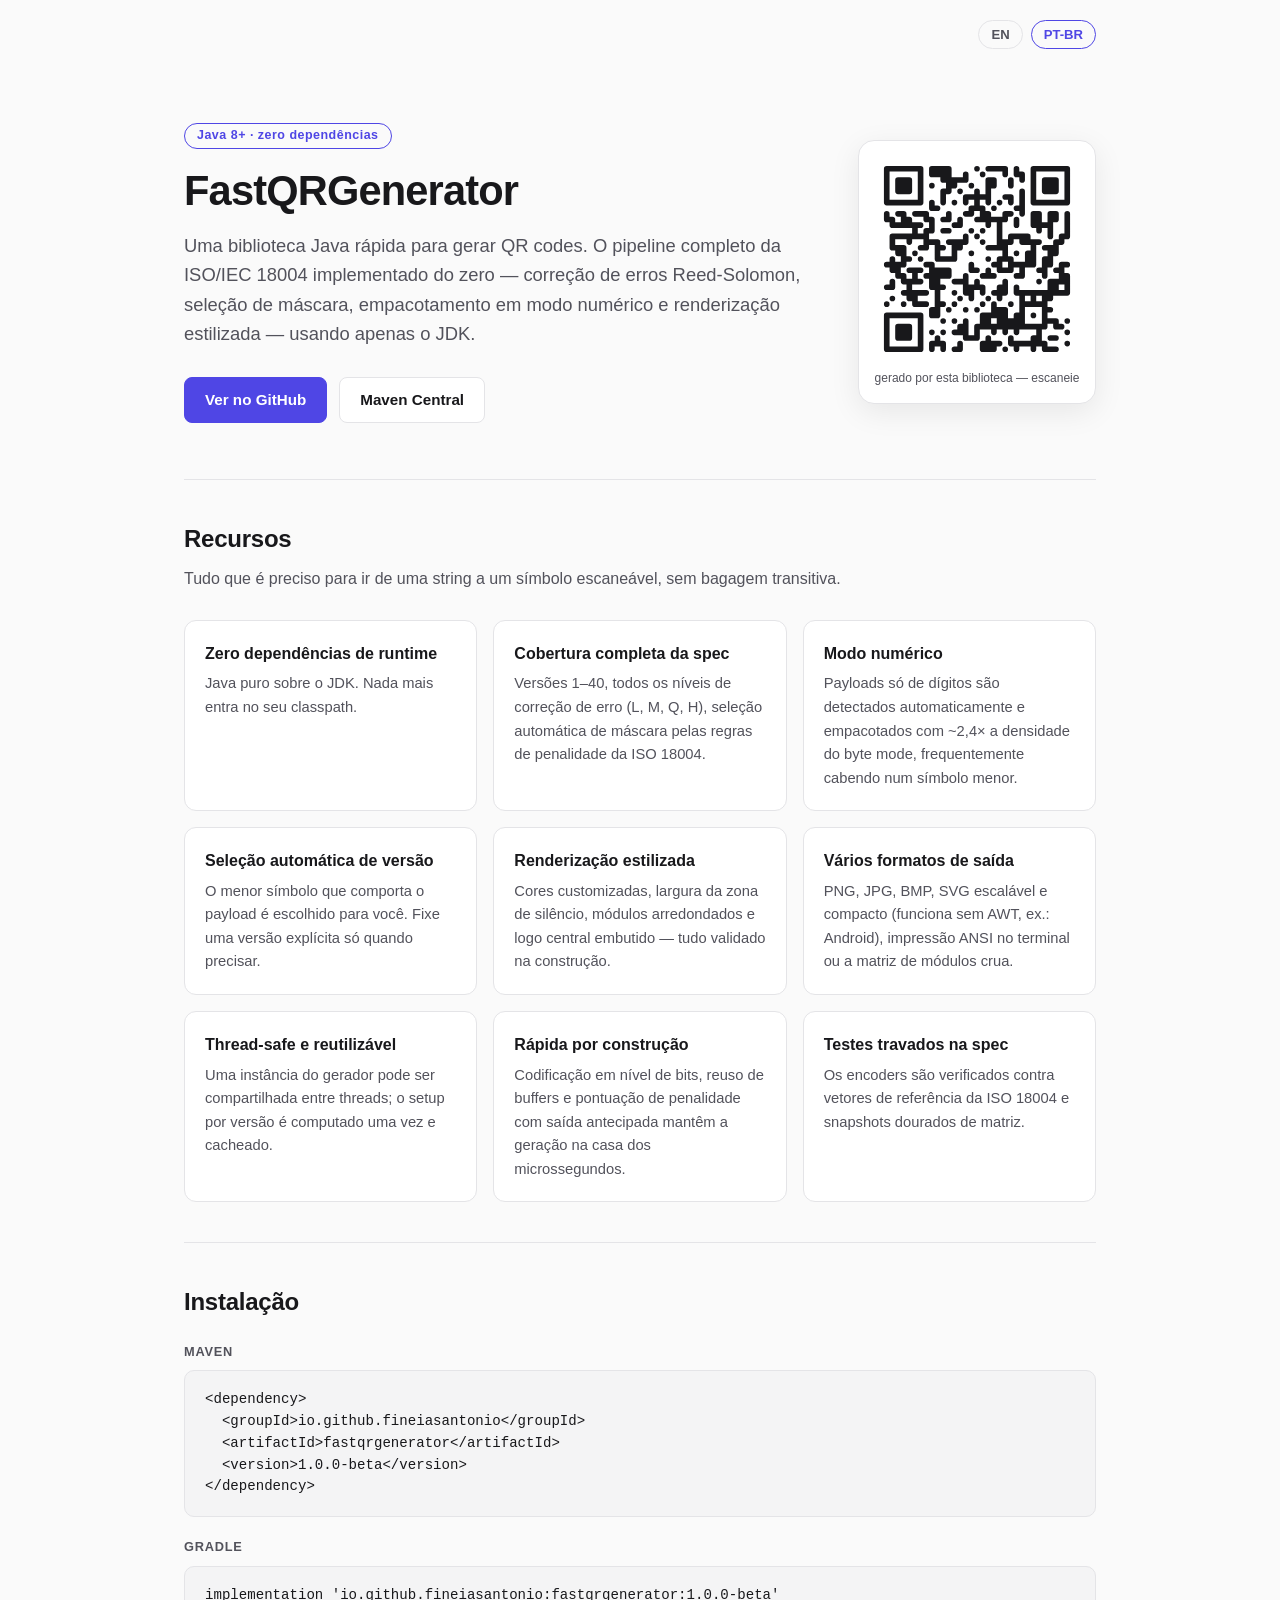
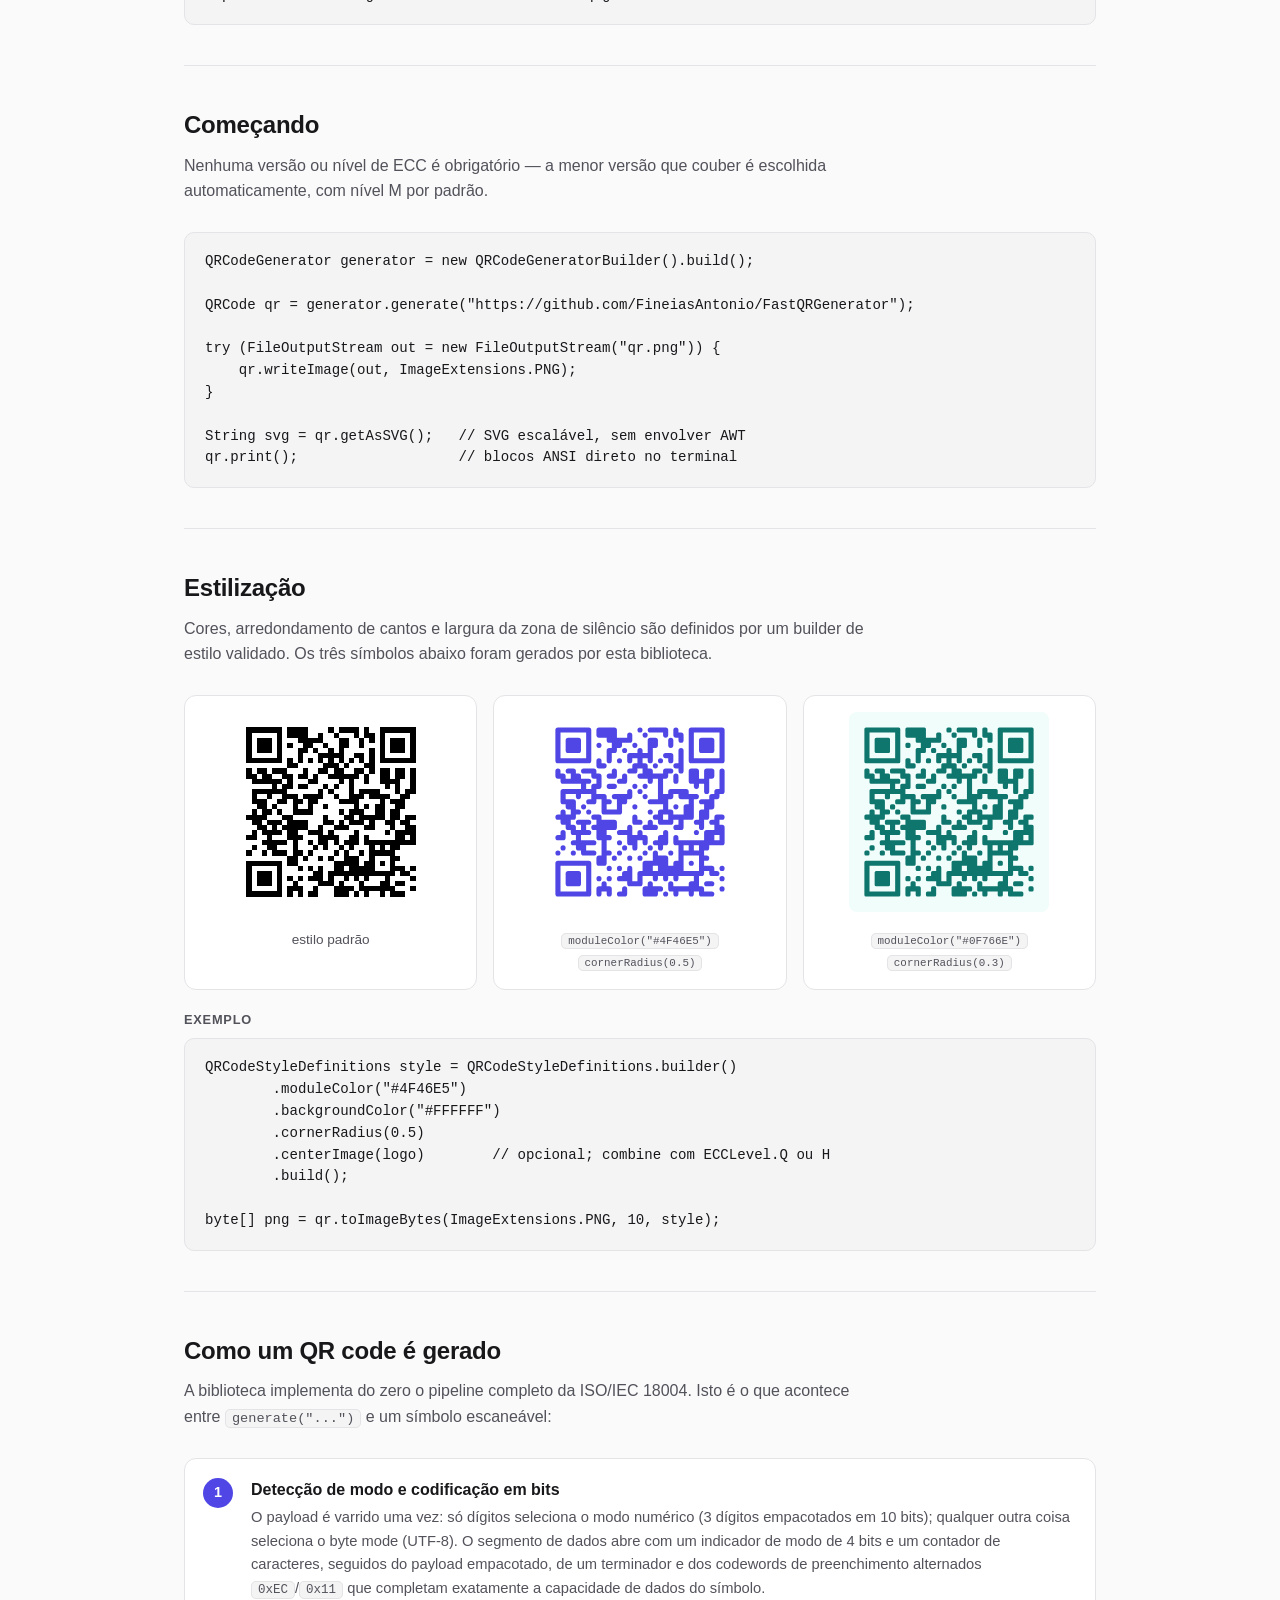
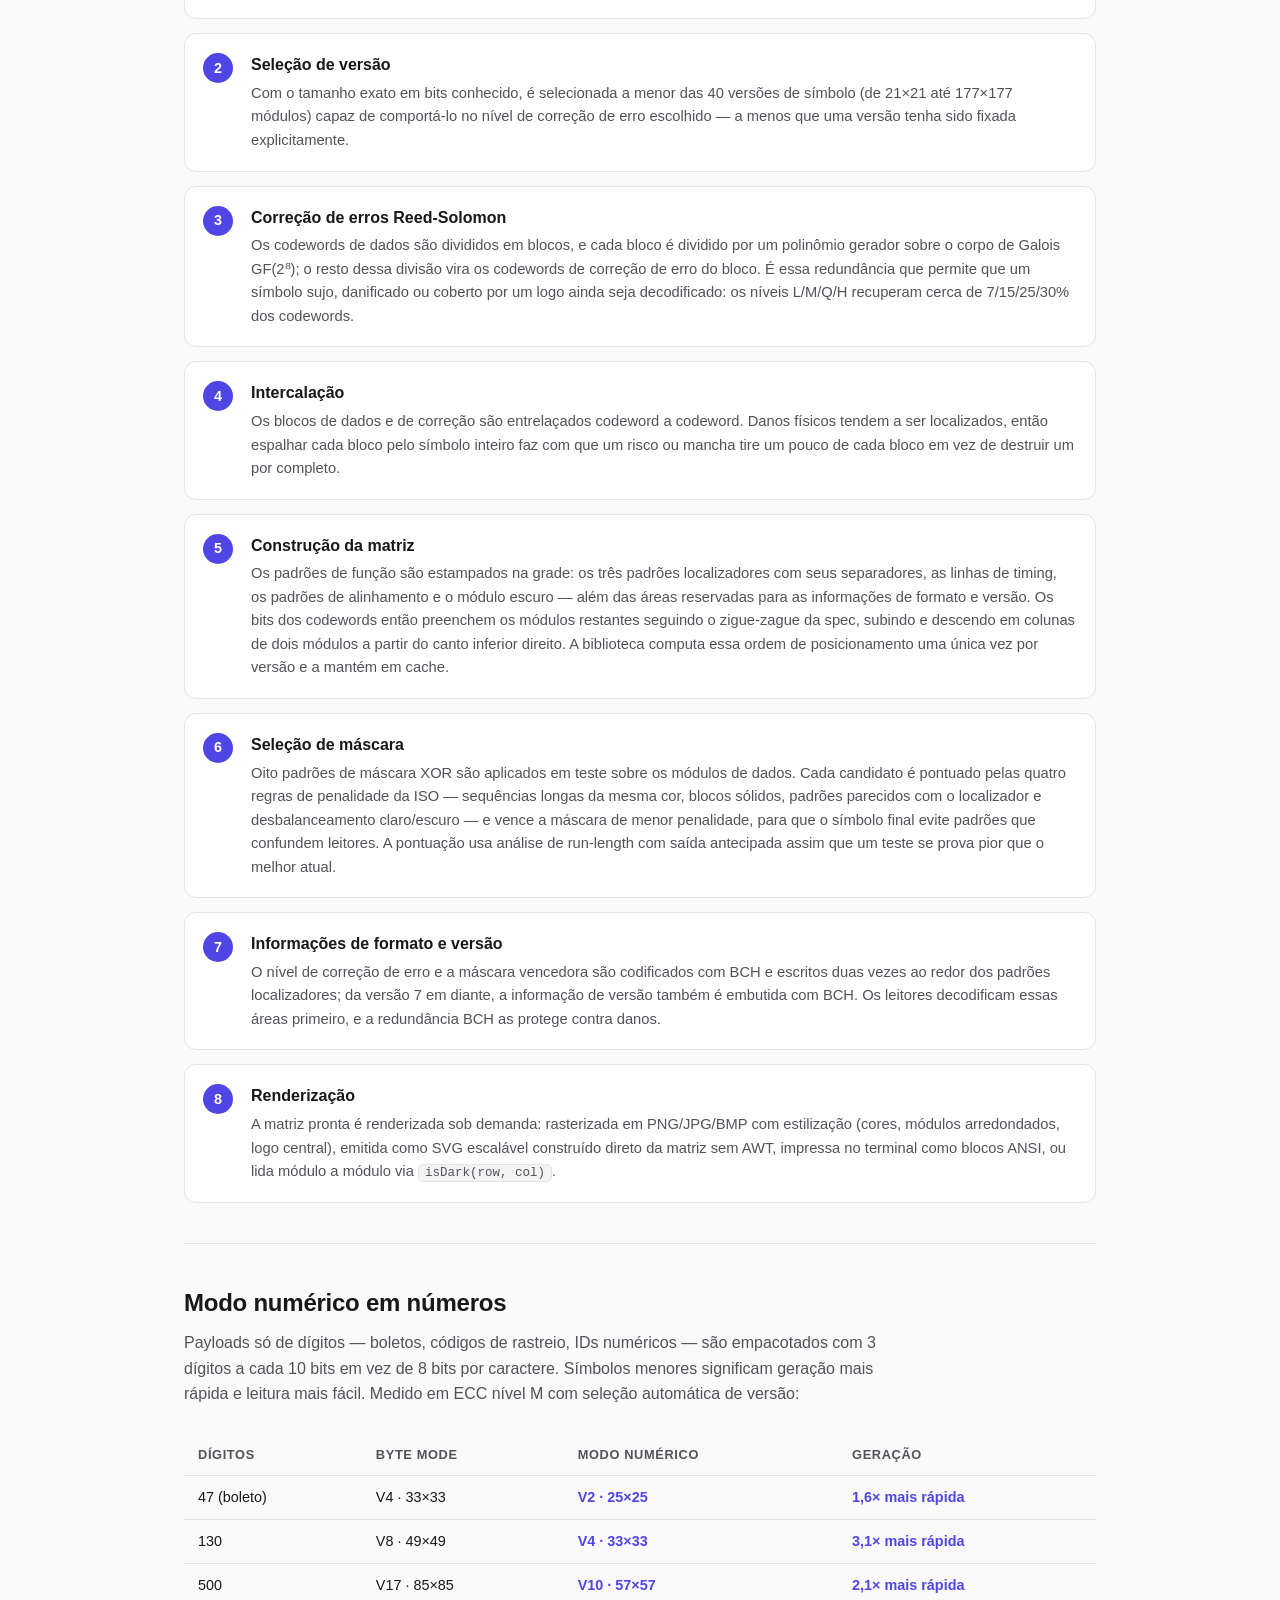
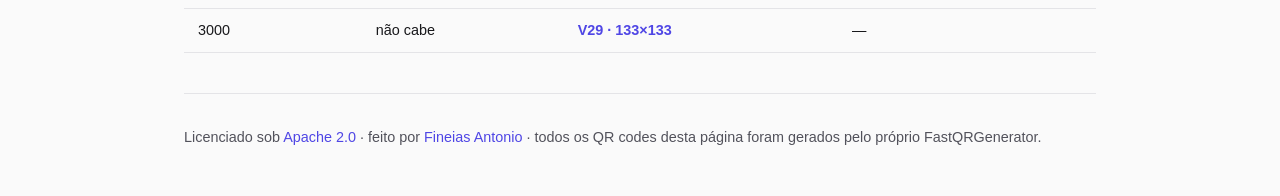
==== site/pt-br/index.html @ e03acb77 "docs(site): add generation pipeline walkthrough and pt-BR translation New 'How a QR code is generate" ====
<!DOCTYPE html>
<html lang="pt-BR">
<head>
<meta charset="UTF-8">
<meta name="viewport" content="width=device-width, initial-scale=1">
<title>FastQRGenerator — QR codes rápidos e sem dependências para Java</title>
<meta name="description" content="Biblioteca Java rápida para gerar QR codes sem nenhuma dependência de runtime. ISO/IEC 18004 do zero: Reed-Solomon, seleção de máscara, modo numérico e saída estilizada em PNG/SVG.">
<link rel="alternate" hreflang="en" href="https://fineiasantonio.github.io/FastQRGenerator/">
<link rel="alternate" hreflang="pt-BR" href="https://fineiasantonio.github.io/FastQRGenerator/pt-br/">
<style>
  :root {
    --bg: #fafafa;
    --panel: #ffffff;
    --text: #18181b;
    --muted: #52525b;
    --border: #e4e4e7;
    --accent: #4f46e5;
    --accent-contrast: #ffffff;
    --code-bg: #f4f4f5;
  }
  @media (prefers-color-scheme: dark) {
    :root {
      --bg: #0b0d12;
      --panel: #14161d;
      --text: #e7e7ea;
      --muted: #a1a1aa;
      --border: #262830;
      --accent: #818cf8;
      --accent-contrast: #0b0d12;
      --code-bg: #191b23;
    }
  }
  * { box-sizing: border-box; margin: 0; }
  body {
    background: var(--bg);
    color: var(--text);
    font-family: -apple-system, BlinkMacSystemFont, "Segoe UI", Roboto, "Helvetica Neue", Arial, sans-serif;
    line-height: 1.6;
  }
  .wrap { max-width: 960px; margin: 0 auto; padding: 0 24px; }
  a { color: var(--accent); text-decoration: none; }
  a:hover { text-decoration: underline; }

  /* ---------- hero ---------- */
  .hero { padding: 72px 0 56px; display: flex; align-items: center; gap: 48px; flex-wrap: wrap; }
  .hero-text { flex: 1 1 380px; }
  .hero h1 { font-size: 2.6rem; line-height: 1.15; letter-spacing: -0.02em; }
  .hero .tagline { margin-top: 16px; font-size: 1.15rem; color: var(--muted); max-width: 34em; }
  .hero .actions { margin-top: 28px; display: flex; gap: 12px; flex-wrap: wrap; }
  .btn {
    display: inline-block; padding: 10px 20px; border-radius: 8px;
    font-weight: 600; font-size: 0.95rem; border: 1px solid var(--border);
  }
  .btn:hover { text-decoration: none; filter: brightness(1.05); }
  .btn-primary { background: var(--accent); color: var(--accent-contrast); border-color: var(--accent); }
  .btn-secondary { background: var(--panel); color: var(--text); }
  .hero-qr {
    flex: 0 0 auto; background: #ffffff; border-radius: 16px; padding: 8px;
    border: 1px solid var(--border); box-shadow: 0 8px 30px rgba(0,0,0,0.08);
  }
  .hero-qr img { display: block; width: 220px; height: 220px; }
  .hero-qr figcaption { text-align: center; font-size: 0.75rem; color: #52525b; padding-bottom: 6px; }

  .pill {
    display: inline-block; font-size: 0.78rem; font-weight: 600; letter-spacing: 0.04em;
    color: var(--accent); border: 1px solid var(--accent); border-radius: 999px;
    padding: 2px 12px; margin-bottom: 18px;
  }

  /* ---------- sections ---------- */
  section { padding: 40px 0; border-top: 1px solid var(--border); }
  h2 { font-size: 1.5rem; letter-spacing: -0.01em; margin-bottom: 8px; }
  .section-sub { color: var(--muted); margin-bottom: 28px; max-width: 44em; }

  .grid { display: grid; grid-template-columns: repeat(auto-fit, minmax(260px, 1fr)); gap: 16px; }
  .card {
    background: var(--panel); border: 1px solid var(--border); border-radius: 12px; padding: 20px;
  }
  .card h3 { font-size: 1rem; margin-bottom: 6px; }
  .card p { font-size: 0.92rem; color: var(--muted); }

  pre {
    background: var(--code-bg); border: 1px solid var(--border); border-radius: 10px;
    padding: 18px 20px; overflow-x: auto; font-size: 0.88rem; line-height: 1.55;
  }
  code { font-family: ui-monospace, SFMono-Regular, "SF Mono", Menlo, Consolas, monospace; }
  p code, li code, td code {
    background: var(--code-bg); border: 1px solid var(--border);
    border-radius: 5px; padding: 1px 6px; font-size: 0.85em;
  }
  .code-label { font-size: 0.8rem; font-weight: 600; color: var(--muted); text-transform: uppercase;
    letter-spacing: 0.06em; margin: 20px 0 8px; }

  /* ---------- styling showcase ---------- */
  .swatches { display: grid; grid-template-columns: repeat(auto-fit, minmax(200px, 1fr)); gap: 16px; }
  .swatch { background: var(--panel); border: 1px solid var(--border); border-radius: 12px;
    padding: 16px; text-align: center; }
  .swatch img { width: 100%; max-width: 200px; height: auto; border-radius: 8px; background: #fff; }
  .swatch p { font-size: 0.85rem; color: var(--muted); margin-top: 10px; }
  .swatch p code { font-size: 0.8em; }

  /* ---------- language switcher ---------- */
  .lang {
    display: flex; justify-content: flex-end; gap: 8px; padding-top: 20px;
    font-size: 0.82rem; font-weight: 600;
  }
  .lang a, .lang span {
    padding: 3px 12px; border-radius: 999px; border: 1px solid var(--border);
  }
  .lang span { color: var(--accent); border-color: var(--accent); }
  .lang a { color: var(--muted); }
  .lang a:hover { color: var(--text); text-decoration: none; }

  /* ---------- pipeline steps ---------- */
  .steps { list-style: none; padding: 0; display: flex; flex-direction: column; gap: 14px; counter-reset: step; }
  .step {
    background: var(--panel); border: 1px solid var(--border); border-radius: 12px;
    padding: 18px 20px 18px 66px; position: relative; counter-increment: step;
  }
  .step::before {
    content: counter(step);
    position: absolute; left: 18px; top: 19px; width: 30px; height: 30px;
    border-radius: 999px; background: var(--accent); color: var(--accent-contrast);
    font-weight: 700; font-size: 0.9rem;
    display: flex; align-items: center; justify-content: center;
  }
  .step h3 { font-size: 1rem; margin-bottom: 4px; }
  .step p { font-size: 0.92rem; color: var(--muted); }

  /* ---------- table ---------- */
  .table-scroll { overflow-x: auto; }
  table { border-collapse: collapse; width: 100%; font-size: 0.9rem; }
  th, td { text-align: left; padding: 10px 14px; border-bottom: 1px solid var(--border); white-space: nowrap; }
  th { font-size: 0.8rem; text-transform: uppercase; letter-spacing: 0.05em; color: var(--muted); }
  td strong { color: var(--accent); }

  footer { border-top: 1px solid var(--border); padding: 32px 0 48px; color: var(--muted); font-size: 0.9rem; }

  @media (max-width: 640px) {
    .hero { padding-top: 48px; gap: 32px; }
    .hero h1 { font-size: 2rem; }
    .hero-qr { margin: 0 auto; }
  }
</style>
</head>
<body>

<div class="wrap">
  <nav class="lang" aria-label="Idioma">
    <a href="../" lang="en" hreflang="en">EN</a>
    <span aria-current="true">PT-BR</span>
  </nav>

  <header class="hero">
    <div class="hero-text">
      <span class="pill">Java 8+ &middot; zero dependências</span>
      <h1>FastQRGenerator</h1>
      <p class="tagline">
        Uma biblioteca Java rápida para gerar QR codes. O pipeline completo da
        ISO/IEC 18004 implementado do zero — correção de erros Reed-Solomon, seleção de
        máscara, empacotamento em modo numérico e renderização estilizada — usando apenas o JDK.
      </p>
      <div class="actions">
        <a class="btn btn-primary" href="https://github.com/FineiasAntonio/FastQRGenerator">Ver no GitHub</a>
        <a class="btn btn-secondary" href="https://central.sonatype.com/artifact/io.github.fineiasantonio/fastqrgenerator">Maven Central</a>
      </div>
    </div>
    <figure class="hero-qr">
      <img src="../hero.svg" alt="QR code apontando para o repositório do FastQRGenerator, gerado pela própria biblioteca" width="220" height="220">
      <figcaption>gerado por esta biblioteca — escaneie</figcaption>
    </figure>
  </header>

  <section>
    <h2>Recursos</h2>
    <p class="section-sub">Tudo que é preciso para ir de uma string a um símbolo escaneável, sem bagagem transitiva.</p>
    <div class="grid">
      <div class="card">
        <h3>Zero dependências de runtime</h3>
        <p>Java puro sobre o JDK. Nada mais entra no seu classpath.</p>
      </div>
      <div class="card">
        <h3>Cobertura completa da spec</h3>
        <p>Versões 1–40, todos os níveis de correção de erro (L, M, Q, H), seleção automática de máscara pelas regras de penalidade da ISO 18004.</p>
      </div>
      <div class="card">
        <h3>Modo numérico</h3>
        <p>Payloads só de dígitos são detectados automaticamente e empacotados com ~2,4&times; a densidade do byte mode, frequentemente cabendo num símbolo menor.</p>
      </div>
      <div class="card">
        <h3>Seleção automática de versão</h3>
        <p>O menor símbolo que comporta o payload é escolhido para você. Fixe uma versão explícita só quando precisar.</p>
      </div>
      <div class="card">
        <h3>Renderização estilizada</h3>
        <p>Cores customizadas, largura da zona de silêncio, módulos arredondados e logo central embutido — tudo validado na construção.</p>
      </div>
      <div class="card">
        <h3>Vários formatos de saída</h3>
        <p>PNG, JPG, BMP, SVG escalável e compacto (funciona sem AWT, ex.: Android), impressão ANSI no terminal ou a matriz de módulos crua.</p>
      </div>
      <div class="card">
        <h3>Thread-safe e reutilizável</h3>
        <p>Uma instância do gerador pode ser compartilhada entre threads; o setup por versão é computado uma vez e cacheado.</p>
      </div>
      <div class="card">
        <h3>Rápida por construção</h3>
        <p>Codificação em nível de bits, reuso de buffers e pontuação de penalidade com saída antecipada mantêm a geração na casa dos microssegundos.</p>
      </div>
      <div class="card">
        <h3>Testes travados na spec</h3>
        <p>Os encoders são verificados contra vetores de referência da ISO 18004 e snapshots dourados de matriz.</p>
      </div>
    </div>
  </section>

  <section>
    <h2>Instalação</h2>
    <div class="code-label">Maven</div>
<pre><code>&lt;dependency&gt;
  &lt;groupId&gt;io.github.fineiasantonio&lt;/groupId&gt;
  &lt;artifactId&gt;fastqrgenerator&lt;/artifactId&gt;
  &lt;version&gt;1.0.0-beta&lt;/version&gt;
&lt;/dependency&gt;</code></pre>
    <div class="code-label">Gradle</div>
<pre><code>implementation 'io.github.fineiasantonio:fastqrgenerator:1.0.0-beta'</code></pre>
  </section>

  <section>
    <h2>Começando</h2>
    <p class="section-sub">Nenhuma versão ou nível de ECC é obrigatório — a menor versão que couber é escolhida automaticamente, com nível M por padrão.</p>
<pre><code>QRCodeGenerator generator = new QRCodeGeneratorBuilder().build();

QRCode qr = generator.generate("https://github.com/FineiasAntonio/FastQRGenerator");

try (FileOutputStream out = new FileOutputStream("qr.png")) {
    qr.writeImage(out, ImageExtensions.PNG);
}

String svg = qr.getAsSVG();   // SVG escalável, sem envolver AWT
qr.print();                   // blocos ANSI direto no terminal</code></pre>
  </section>

  <section>
    <h2>Estilização</h2>
    <p class="section-sub">Cores, arredondamento de cantos e largura da zona de silêncio são definidos por um builder de estilo validado. Os três símbolos abaixo foram gerados por esta biblioteca.</p>
    <div class="swatches">
      <div class="swatch">
        <img src="../style-default.svg" alt="QR code padrão em preto e branco" loading="lazy">
        <p>estilo padrão</p>
      </div>
      <div class="swatch">
        <img src="../style-indigo.svg" alt="QR code índigo com módulos totalmente arredondados" loading="lazy">
        <p><code>moduleColor("#4F46E5")</code><br><code>cornerRadius(0.5)</code></p>
      </div>
      <div class="swatch">
        <img src="../style-teal.svg" alt="QR code verde-azulado com módulos levemente arredondados" loading="lazy">
        <p><code>moduleColor("#0F766E")</code><br><code>cornerRadius(0.3)</code></p>
      </div>
    </div>
    <div class="code-label">Exemplo</div>
<pre><code>QRCodeStyleDefinitions style = QRCodeStyleDefinitions.builder()
        .moduleColor("#4F46E5")
        .backgroundColor("#FFFFFF")
        .cornerRadius(0.5)
        .centerImage(logo)        // opcional; combine com ECCLevel.Q ou H
        .build();

byte[] png = qr.toImageBytes(ImageExtensions.PNG, 10, style);</code></pre>
  </section>

  <section>
    <h2>Como um QR code é gerado</h2>
    <p class="section-sub">
      A biblioteca implementa do zero o pipeline completo da ISO/IEC 18004. Isto é o que
      acontece entre <code>generate("...")</code> e um símbolo escaneável:
    </p>
    <ol class="steps">
      <li class="step">
        <h3>Detecção de modo e codificação em bits</h3>
        <p>O payload é varrido uma vez: só dígitos seleciona o modo numérico (3 dígitos
        empacotados em 10 bits); qualquer outra coisa seleciona o byte mode (UTF-8). O
        segmento de dados abre com um indicador de modo de 4 bits e um contador de
        caracteres, seguidos do payload empacotado, de um terminador e dos codewords de
        preenchimento alternados <code>0xEC</code>/<code>0x11</code> que completam
        exatamente a capacidade de dados do símbolo.</p>
      </li>
      <li class="step">
        <h3>Seleção de versão</h3>
        <p>Com o tamanho exato em bits conhecido, é selecionada a menor das 40 versões de
        símbolo (de 21&times;21 até 177&times;177 módulos) capaz de comportá-lo no nível de
        correção de erro escolhido — a menos que uma versão tenha sido fixada explicitamente.</p>
      </li>
      <li class="step">
        <h3>Correção de erros Reed-Solomon</h3>
        <p>Os codewords de dados são divididos em blocos, e cada bloco é dividido por um
        polinômio gerador sobre o corpo de Galois GF(2&#8312;); o resto dessa divisão vira os
        codewords de correção de erro do bloco. É essa redundância que permite que um símbolo
        sujo, danificado ou coberto por um logo ainda seja decodificado: os níveis L/M/Q/H
        recuperam cerca de 7/15/25/30% dos codewords.</p>
      </li>
      <li class="step">
        <h3>Intercalação</h3>
        <p>Os blocos de dados e de correção são entrelaçados codeword a codeword. Danos
        físicos tendem a ser localizados, então espalhar cada bloco pelo símbolo inteiro faz
        com que um risco ou mancha tire um pouco de cada bloco em vez de destruir um por
        completo.</p>
      </li>
      <li class="step">
        <h3>Construção da matriz</h3>
        <p>Os padrões de função são estampados na grade: os três padrões localizadores com
        seus separadores, as linhas de timing, os padrões de alinhamento e o módulo escuro —
        além das áreas reservadas para as informações de formato e versão. Os bits dos
        codewords então preenchem os módulos restantes seguindo o zigue-zague da spec, subindo
        e descendo em colunas de dois módulos a partir do canto inferior direito. A biblioteca
        computa essa ordem de posicionamento uma única vez por versão e a mantém em cache.</p>
      </li>
      <li class="step">
        <h3>Seleção de máscara</h3>
        <p>Oito padrões de máscara XOR são aplicados em teste sobre os módulos de dados. Cada
        candidato é pontuado pelas quatro regras de penalidade da ISO — sequências longas da
        mesma cor, blocos sólidos, padrões parecidos com o localizador e desbalanceamento
        claro/escuro — e vence a máscara de menor penalidade, para que o símbolo final evite
        padrões que confundem leitores. A pontuação usa análise de run-length com saída
        antecipada assim que um teste se prova pior que o melhor atual.</p>
      </li>
      <li class="step">
        <h3>Informações de formato e versão</h3>
        <p>O nível de correção de erro e a máscara vencedora são codificados com BCH e
        escritos duas vezes ao redor dos padrões localizadores; da versão 7 em diante, a
        informação de versão também é embutida com BCH. Os leitores decodificam essas áreas
        primeiro, e a redundância BCH as protege contra danos.</p>
      </li>
      <li class="step">
        <h3>Renderização</h3>
        <p>A matriz pronta é renderizada sob demanda: rasterizada em PNG/JPG/BMP com
        estilização (cores, módulos arredondados, logo central), emitida como SVG escalável
        construído direto da matriz sem AWT, impressa no terminal como blocos ANSI, ou lida
        módulo a módulo via <code>isDark(row, col)</code>.</p>
      </li>
    </ol>
  </section>

  <section>
    <h2>Modo numérico em números</h2>
    <p class="section-sub">
      Payloads só de dígitos — boletos, códigos de rastreio, IDs numéricos — são empacotados
      com 3 dígitos a cada 10 bits em vez de 8 bits por caractere. Símbolos menores
      significam geração mais rápida e leitura mais fácil. Medido em ECC nível M com seleção
      automática de versão:
    </p>
    <div class="table-scroll">
      <table>
        <thead>
          <tr><th>Dígitos</th><th>Byte mode</th><th>Modo numérico</th><th>Geração</th></tr>
        </thead>
        <tbody>
          <tr><td>47 (boleto)</td><td>V4 &middot; 33&times;33</td><td><strong>V2 &middot; 25&times;25</strong></td><td><strong>1,6&times; mais rápida</strong></td></tr>
          <tr><td>130</td><td>V8 &middot; 49&times;49</td><td><strong>V4 &middot; 33&times;33</strong></td><td><strong>3,1&times; mais rápida</strong></td></tr>
          <tr><td>500</td><td>V17 &middot; 85&times;85</td><td><strong>V10 &middot; 57&times;57</strong></td><td><strong>2,1&times; mais rápida</strong></td></tr>
          <tr><td>3000</td><td>não cabe</td><td><strong>V29 &middot; 133&times;133</strong></td><td>—</td></tr>
        </tbody>
      </table>
    </div>
  </section>

  <footer>
    <p>
      Licenciado sob <a href="https://github.com/FineiasAntonio/FastQRGenerator/blob/main/LICENSE">Apache 2.0</a>
      &middot; feito por <a href="https://github.com/FineiasAntonio">Fineias Antonio</a>
      &middot; todos os QR codes desta página foram gerados pelo próprio FastQRGenerator.
    </p>
  </footer>
</div>

</body>
</html>
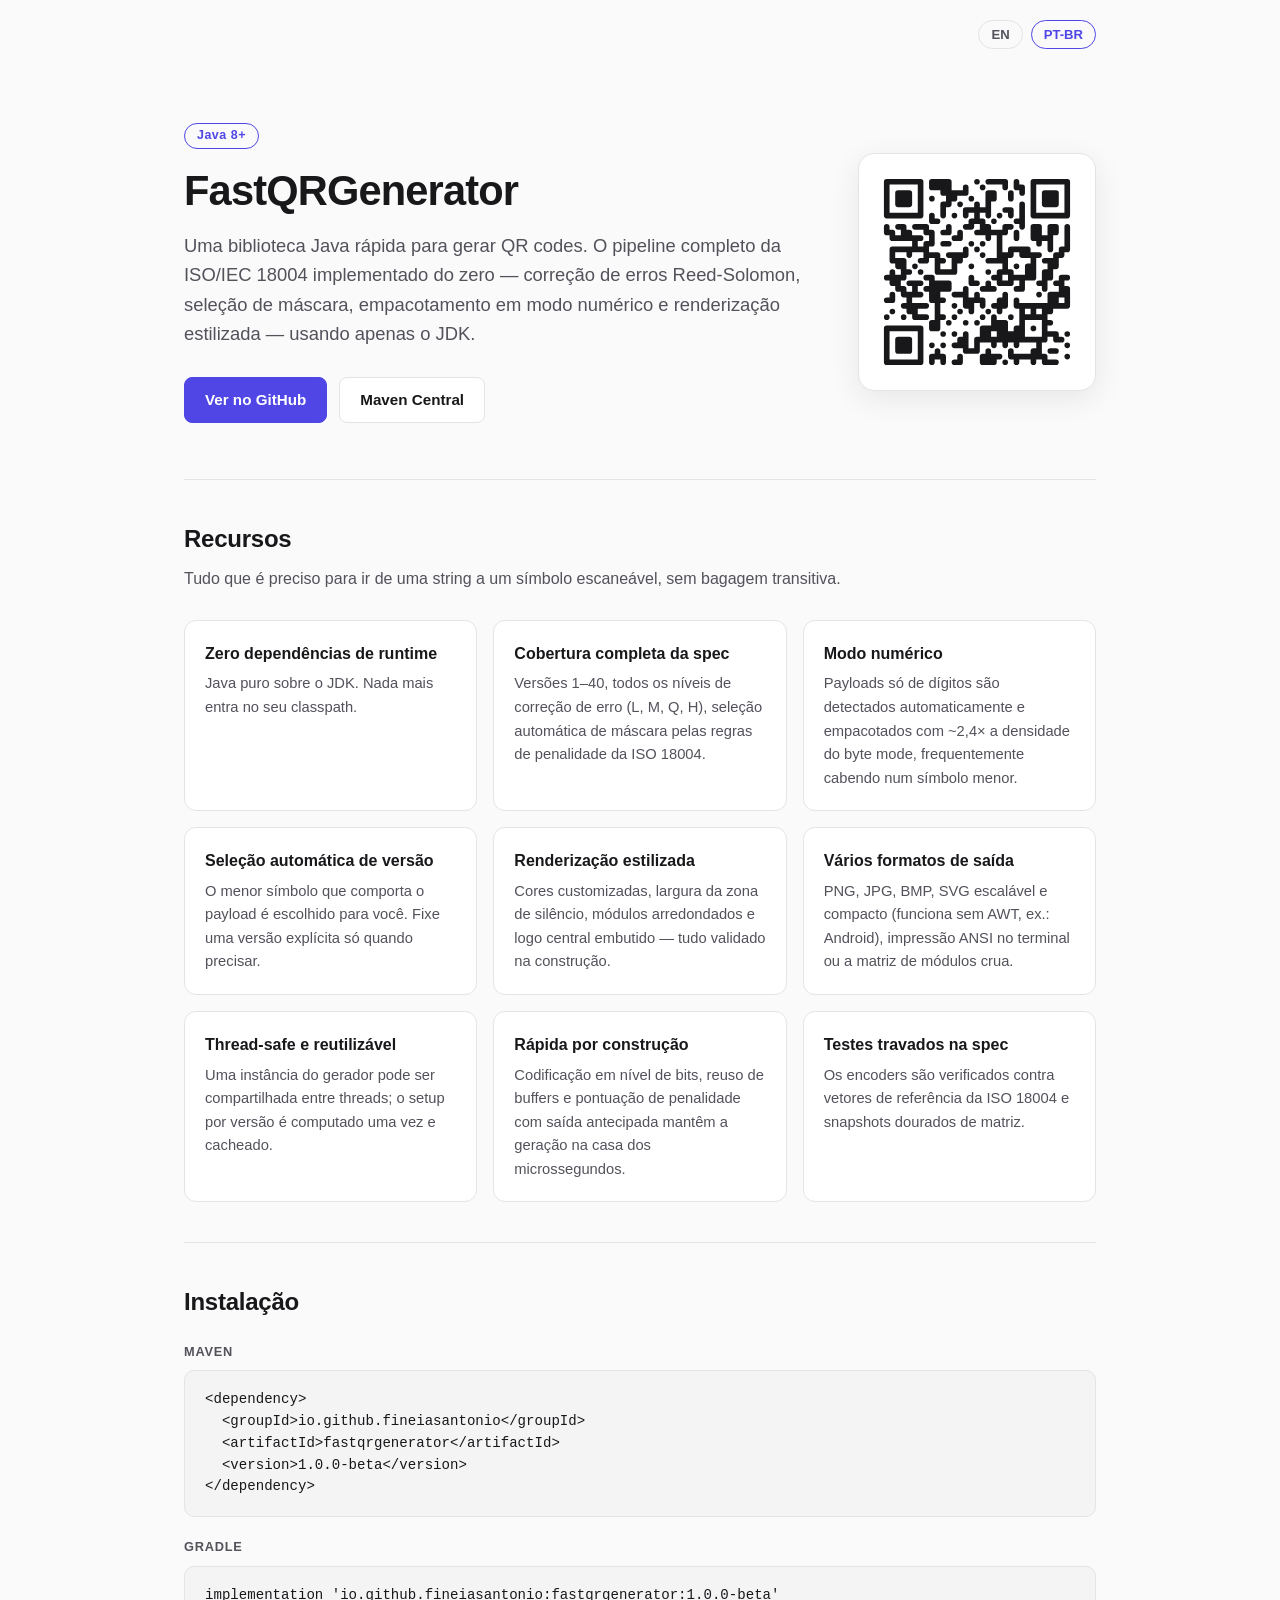
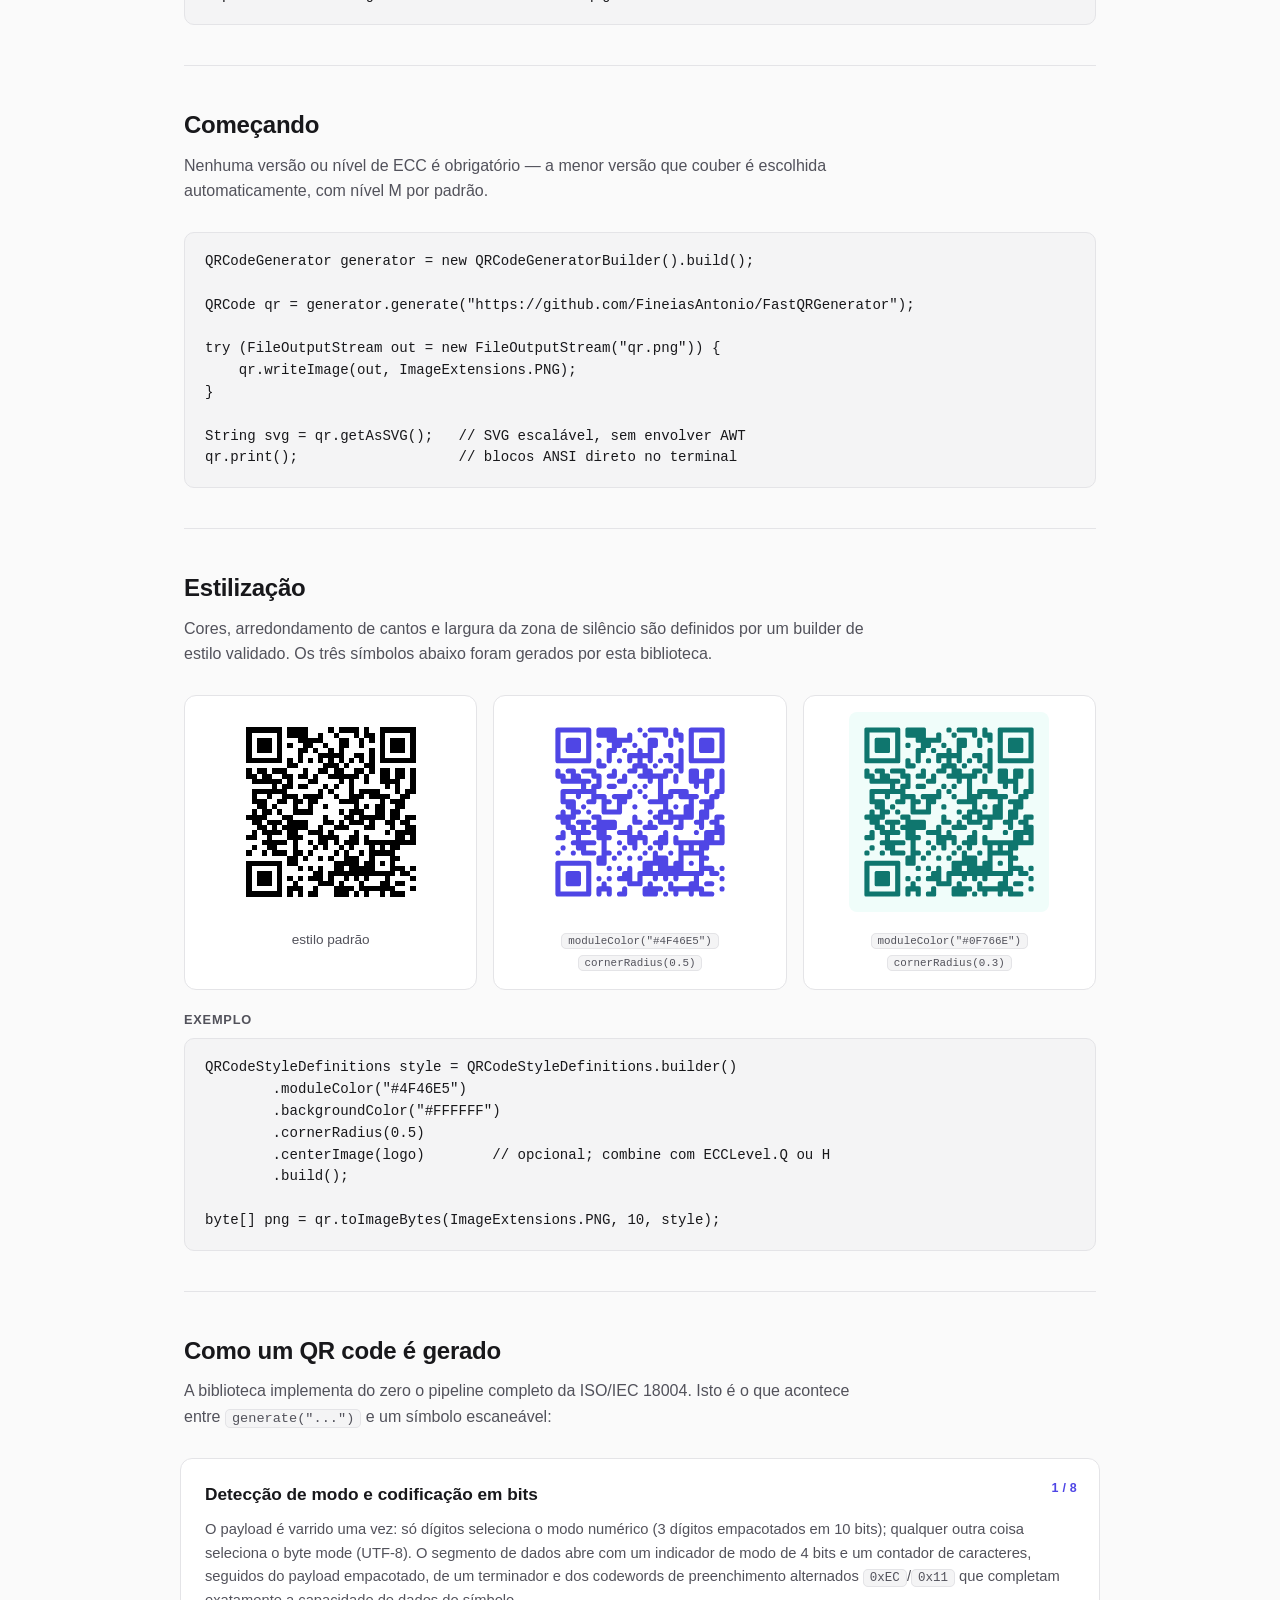
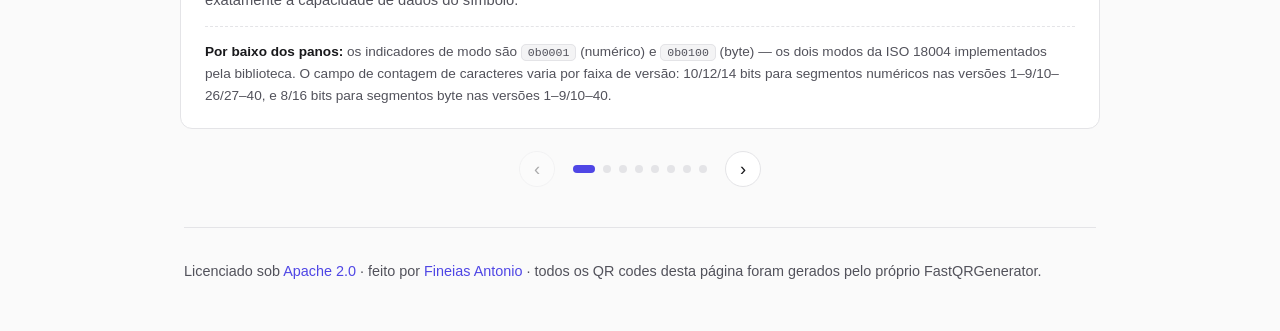
==== commit 9fef4ba1: "docs(site): turn pipeline walkthrough into a carousel, trim hero copy Converts the "How a QR Code Is" ====
--- a/site/pt-br/index.html
+++ b/site/pt-br/index.html
@@ -7,6 +7,8 @@
 <meta name="description" content="Biblioteca Java rápida para gerar QR codes sem nenhuma dependência de runtime. ISO/IEC 18004 do zero: Reed-Solomon, seleção de máscara, modo numérico e saída estilizada em PNG/SVG.">
 <link rel="alternate" hreflang="en" href="https://fineiasantonio.github.io/FastQRGenerator/">
 <link rel="alternate" hreflang="pt-BR" href="https://fineiasantonio.github.io/FastQRGenerator/pt-br/">
+<meta name="theme-color" content="#fafafa" media="(prefers-color-scheme: light)">
+<meta name="theme-color" content="#0b0d12" media="(prefers-color-scheme: dark)">
 <style>
   :root {
     --bg: #fafafa;
@@ -31,6 +33,16 @@
     }
   }
   * { box-sizing: border-box; margin: 0; }
+  html { color-scheme: light dark; }
+  h1, h2 { text-wrap: balance; }
+  a { touch-action: manipulation; }
+  :focus-visible { outline: 2px solid var(--accent); outline-offset: 2px; }
+  .skip {
+    position: absolute; left: -9999px; top: 12px; z-index: 10;
+    background: var(--accent); color: var(--accent-contrast);
+    padding: 8px 16px; border-radius: 8px; font-weight: 600;
+  }
+  .skip:focus { left: 12px; }
   body {
     background: var(--bg);
     color: var(--text);
@@ -59,7 +71,6 @@
     border: 1px solid var(--border); box-shadow: 0 8px 30px rgba(0,0,0,0.08);
   }
   .hero-qr img { display: block; width: 220px; height: 220px; }
-  .hero-qr figcaption { text-align: center; font-size: 0.75rem; color: #52525b; padding-bottom: 6px; }
 
   .pill {
     display: inline-block; font-size: 0.78rem; font-weight: 600; letter-spacing: 0.04em;
@@ -111,28 +122,47 @@
   .lang a { color: var(--muted); }
   .lang a:hover { color: var(--text); text-decoration: none; }
 
-  /* ---------- pipeline steps ---------- */
-  .steps { list-style: none; padding: 0; display: flex; flex-direction: column; gap: 14px; counter-reset: step; }
-  .step {
-    background: var(--panel); border: 1px solid var(--border); border-radius: 12px;
-    padding: 18px 20px 18px 66px; position: relative; counter-increment: step;
-  }
-  .step::before {
-    content: counter(step);
-    position: absolute; left: 18px; top: 19px; width: 30px; height: 30px;
-    border-radius: 999px; background: var(--accent); color: var(--accent-contrast);
-    font-weight: 700; font-size: 0.9rem;
-    display: flex; align-items: center; justify-content: center;
-  }
-  .step h3 { font-size: 1rem; margin-bottom: 4px; }
-  .step p { font-size: 0.92rem; color: var(--muted); }
-
-  /* ---------- table ---------- */
-  .table-scroll { overflow-x: auto; }
-  table { border-collapse: collapse; width: 100%; font-size: 0.9rem; }
-  th, td { text-align: left; padding: 10px 14px; border-bottom: 1px solid var(--border); white-space: nowrap; }
-  th { font-size: 0.8rem; text-transform: uppercase; letter-spacing: 0.05em; color: var(--muted); }
-  td strong { color: var(--accent); }
+  /* ---------- pipeline carousel ---------- */
+  .carousel { position: relative; }
+  .carousel-track {
+    display: flex; gap: 16px; overflow-x: auto; scroll-snap-type: x mandatory;
+    scroll-behavior: smooth; padding-bottom: 4px; margin: 0 -4px; scrollbar-width: none;
+  }
+  .carousel-track::-webkit-scrollbar { display: none; }
+  .carousel-track:focus-visible { outline: 2px solid var(--accent); outline-offset: 4px; }
+  .carousel-slide {
+    flex: 0 0 100%; scroll-snap-align: start; background: var(--panel);
+    border: 1px solid var(--border); border-radius: 12px; padding: 22px 24px 20px;
+    position: relative; min-height: 250px;
+  }
+  .carousel-slide .slide-index {
+    position: absolute; top: 20px; right: 22px; font-size: 0.78rem; font-weight: 700;
+    color: var(--accent); letter-spacing: 0.02em;
+  }
+  .carousel-slide h3 { font-size: 1.08rem; margin: 0 74px 10px 0; }
+  .carousel-slide p { font-size: 0.92rem; color: var(--muted); }
+  .carousel-slide .tech-note {
+    margin-top: 14px; padding-top: 14px; border-top: 1px dashed var(--border);
+    font-size: 0.85rem; color: var(--muted);
+  }
+  .carousel-slide .tech-note strong { color: var(--text); }
+  .carousel-controls { display: flex; align-items: center; justify-content: center; gap: 18px; margin-top: 18px; }
+  .carousel-btn {
+    background: var(--panel); border: 1px solid var(--border); border-radius: 999px;
+    width: 36px; height: 36px; font-size: 1.15rem; line-height: 1; cursor: pointer;
+    color: var(--text); display: flex; align-items: center; justify-content: center;
+  }
+  .carousel-btn:hover { border-color: var(--accent); color: var(--accent); }
+  .carousel-btn:disabled { opacity: 0.35; cursor: default; }
+  .carousel-dots { display: flex; align-items: center; gap: 8px; }
+  .carousel-dots .dot {
+    width: 8px; height: 8px; padding: 0; border: none; border-radius: 999px;
+    background: var(--border); cursor: pointer;
+  }
+  .carousel-dots .dot[aria-current="true"] { background: var(--accent); width: 22px; }
+  @media (prefers-reduced-motion: reduce) {
+    .carousel-track { scroll-behavior: auto; }
+  }
 
   footer { border-top: 1px solid var(--border); padding: 32px 0 48px; color: var(--muted); font-size: 0.9rem; }
 
@@ -144,6 +174,8 @@
 </style>
 </head>
 <body>
+
+<a class="skip" href="#main">Pular para o conteúdo</a>
 
 <div class="wrap">
   <nav class="lang" aria-label="Idioma">
@@ -153,8 +185,8 @@
 
   <header class="hero">
     <div class="hero-text">
-      <span class="pill">Java 8+ &middot; zero dependências</span>
-      <h1>FastQRGenerator</h1>
+      <span class="pill">Java 8+</span>
+      <h1 translate="no">FastQRGenerator</h1>
       <p class="tagline">
         Uma biblioteca Java rápida para gerar QR codes. O pipeline completo da
         ISO/IEC 18004 implementado do zero — correção de erros Reed-Solomon, seleção de
@@ -166,10 +198,11 @@
       </div>
     </div>
     <figure class="hero-qr">
-      <img src="../hero.svg" alt="QR code apontando para o repositório do FastQRGenerator, gerado pela própria biblioteca" width="220" height="220">
-      <figcaption>gerado por esta biblioteca — escaneie</figcaption>
+      <img src="../hero.svg" alt="QR code apontando para o repositório do FastQRGenerator, gerado pela própria biblioteca" width="220" height="220" fetchpriority="high">
     </figure>
   </header>
+
+  <main id="main">
 
   <section>
     <h2>Recursos</h2>
@@ -217,19 +250,19 @@
   <section>
     <h2>Instalação</h2>
     <div class="code-label">Maven</div>
-<pre><code>&lt;dependency&gt;
+<pre translate="no"><code>&lt;dependency&gt;
   &lt;groupId&gt;io.github.fineiasantonio&lt;/groupId&gt;
   &lt;artifactId&gt;fastqrgenerator&lt;/artifactId&gt;
   &lt;version&gt;1.0.0-beta&lt;/version&gt;
 &lt;/dependency&gt;</code></pre>
     <div class="code-label">Gradle</div>
-<pre><code>implementation 'io.github.fineiasantonio:fastqrgenerator:1.0.0-beta'</code></pre>
+<pre translate="no"><code>implementation 'io.github.fineiasantonio:fastqrgenerator:1.0.0-beta'</code></pre>
   </section>
 
   <section>
     <h2>Começando</h2>
     <p class="section-sub">Nenhuma versão ou nível de ECC é obrigatório — a menor versão que couber é escolhida automaticamente, com nível M por padrão.</p>
-<pre><code>QRCodeGenerator generator = new QRCodeGeneratorBuilder().build();
+<pre translate="no"><code>QRCodeGenerator generator = new QRCodeGeneratorBuilder().build();
 
 QRCode qr = generator.generate("https://github.com/FineiasAntonio/FastQRGenerator");
 
@@ -246,20 +279,20 @@
     <p class="section-sub">Cores, arredondamento de cantos e largura da zona de silêncio são definidos por um builder de estilo validado. Os três símbolos abaixo foram gerados por esta biblioteca.</p>
     <div class="swatches">
       <div class="swatch">
-        <img src="../style-default.svg" alt="QR code padrão em preto e branco" loading="lazy">
+        <img src="../style-default.svg" alt="QR code padrão em preto e branco" width="200" height="200" loading="lazy">
         <p>estilo padrão</p>
       </div>
       <div class="swatch">
-        <img src="../style-indigo.svg" alt="QR code índigo com módulos totalmente arredondados" loading="lazy">
+        <img src="../style-indigo.svg" alt="QR code índigo com módulos totalmente arredondados" width="200" height="200" loading="lazy">
         <p><code>moduleColor("#4F46E5")</code><br><code>cornerRadius(0.5)</code></p>
       </div>
       <div class="swatch">
-        <img src="../style-teal.svg" alt="QR code verde-azulado com módulos levemente arredondados" loading="lazy">
+        <img src="../style-teal.svg" alt="QR code verde-azulado com módulos levemente arredondados" width="200" height="200" loading="lazy">
         <p><code>moduleColor("#0F766E")</code><br><code>cornerRadius(0.3)</code></p>
       </div>
     </div>
     <div class="code-label">Exemplo</div>
-<pre><code>QRCodeStyleDefinitions style = QRCodeStyleDefinitions.builder()
+<pre translate="no"><code>QRCodeStyleDefinitions style = QRCodeStyleDefinitions.builder()
         .moduleColor("#4F46E5")
         .backgroundColor("#FFFFFF")
         .cornerRadius(0.5)
@@ -275,94 +308,135 @@
       A biblioteca implementa do zero o pipeline completo da ISO/IEC 18004. Isto é o que
       acontece entre <code>generate("...")</code> e um símbolo escaneável:
     </p>
-    <ol class="steps">
-      <li class="step">
-        <h3>Detecção de modo e codificação em bits</h3>
-        <p>O payload é varrido uma vez: só dígitos seleciona o modo numérico (3 dígitos
-        empacotados em 10 bits); qualquer outra coisa seleciona o byte mode (UTF-8). O
-        segmento de dados abre com um indicador de modo de 4 bits e um contador de
-        caracteres, seguidos do payload empacotado, de um terminador e dos codewords de
-        preenchimento alternados <code>0xEC</code>/<code>0x11</code> que completam
-        exatamente a capacidade de dados do símbolo.</p>
-      </li>
-      <li class="step">
-        <h3>Seleção de versão</h3>
-        <p>Com o tamanho exato em bits conhecido, é selecionada a menor das 40 versões de
-        símbolo (de 21&times;21 até 177&times;177 módulos) capaz de comportá-lo no nível de
-        correção de erro escolhido — a menos que uma versão tenha sido fixada explicitamente.</p>
-      </li>
-      <li class="step">
-        <h3>Correção de erros Reed-Solomon</h3>
-        <p>Os codewords de dados são divididos em blocos, e cada bloco é dividido por um
-        polinômio gerador sobre o corpo de Galois GF(2&#8312;); o resto dessa divisão vira os
-        codewords de correção de erro do bloco. É essa redundância que permite que um símbolo
-        sujo, danificado ou coberto por um logo ainda seja decodificado: os níveis L/M/Q/H
-        recuperam cerca de 7/15/25/30% dos codewords.</p>
-      </li>
-      <li class="step">
-        <h3>Intercalação</h3>
-        <p>Os blocos de dados e de correção são entrelaçados codeword a codeword. Danos
-        físicos tendem a ser localizados, então espalhar cada bloco pelo símbolo inteiro faz
-        com que um risco ou mancha tire um pouco de cada bloco em vez de destruir um por
-        completo.</p>
-      </li>
-      <li class="step">
-        <h3>Construção da matriz</h3>
-        <p>Os padrões de função são estampados na grade: os três padrões localizadores com
-        seus separadores, as linhas de timing, os padrões de alinhamento e o módulo escuro —
-        além das áreas reservadas para as informações de formato e versão. Os bits dos
-        codewords então preenchem os módulos restantes seguindo o zigue-zague da spec, subindo
-        e descendo em colunas de dois módulos a partir do canto inferior direito. A biblioteca
-        computa essa ordem de posicionamento uma única vez por versão e a mantém em cache.</p>
-      </li>
-      <li class="step">
-        <h3>Seleção de máscara</h3>
-        <p>Oito padrões de máscara XOR são aplicados em teste sobre os módulos de dados. Cada
-        candidato é pontuado pelas quatro regras de penalidade da ISO — sequências longas da
-        mesma cor, blocos sólidos, padrões parecidos com o localizador e desbalanceamento
-        claro/escuro — e vence a máscara de menor penalidade, para que o símbolo final evite
-        padrões que confundem leitores. A pontuação usa análise de run-length com saída
-        antecipada assim que um teste se prova pior que o melhor atual.</p>
-      </li>
-      <li class="step">
-        <h3>Informações de formato e versão</h3>
-        <p>O nível de correção de erro e a máscara vencedora são codificados com BCH e
-        escritos duas vezes ao redor dos padrões localizadores; da versão 7 em diante, a
-        informação de versão também é embutida com BCH. Os leitores decodificam essas áreas
-        primeiro, e a redundância BCH as protege contra danos.</p>
-      </li>
-      <li class="step">
-        <h3>Renderização</h3>
-        <p>A matriz pronta é renderizada sob demanda: rasterizada em PNG/JPG/BMP com
-        estilização (cores, módulos arredondados, logo central), emitida como SVG escalável
-        construído direto da matriz sem AWT, impressa no terminal como blocos ANSI, ou lida
-        módulo a módulo via <code>isDark(row, col)</code>.</p>
-      </li>
-    </ol>
-  </section>
-
-  <section>
-    <h2>Modo numérico em números</h2>
-    <p class="section-sub">
-      Payloads só de dígitos — boletos, códigos de rastreio, IDs numéricos — são empacotados
-      com 3 dígitos a cada 10 bits em vez de 8 bits por caractere. Símbolos menores
-      significam geração mais rápida e leitura mais fácil. Medido em ECC nível M com seleção
-      automática de versão:
-    </p>
-    <div class="table-scroll">
-      <table>
-        <thead>
-          <tr><th>Dígitos</th><th>Byte mode</th><th>Modo numérico</th><th>Geração</th></tr>
-        </thead>
-        <tbody>
-          <tr><td>47 (boleto)</td><td>V4 &middot; 33&times;33</td><td><strong>V2 &middot; 25&times;25</strong></td><td><strong>1,6&times; mais rápida</strong></td></tr>
-          <tr><td>130</td><td>V8 &middot; 49&times;49</td><td><strong>V4 &middot; 33&times;33</strong></td><td><strong>3,1&times; mais rápida</strong></td></tr>
-          <tr><td>500</td><td>V17 &middot; 85&times;85</td><td><strong>V10 &middot; 57&times;57</strong></td><td><strong>2,1&times; mais rápida</strong></td></tr>
-          <tr><td>3000</td><td>não cabe</td><td><strong>V29 &middot; 133&times;133</strong></td><td>—</td></tr>
-        </tbody>
-      </table>
+    <div class="carousel" data-carousel>
+      <div class="carousel-track" tabindex="0" role="group" aria-label="Pipeline de geração, 8 etapas, use as setas do teclado ou deslize">
+        <article class="carousel-slide">
+          <span class="slide-index">1 / 8</span>
+          <h3>Detecção de modo e codificação em bits</h3>
+          <p>O payload é varrido uma vez: só dígitos seleciona o modo numérico (3 dígitos
+          empacotados em 10 bits); qualquer outra coisa seleciona o byte mode (UTF-8). O
+          segmento de dados abre com um indicador de modo de 4 bits e um contador de
+          caracteres, seguidos do payload empacotado, de um terminador e dos codewords de
+          preenchimento alternados <code>0xEC</code>/<code>0x11</code> que completam
+          exatamente a capacidade de dados do símbolo.</p>
+          <p class="tech-note"><strong>Por baixo dos panos:</strong> os indicadores de modo
+          são <code>0b0001</code> (numérico) e <code>0b0100</code> (byte) — os dois modos da
+          ISO 18004 implementados pela biblioteca. O campo de contagem de caracteres varia por
+          faixa de versão: 10/12/14 bits para segmentos numéricos nas versões
+          1&ndash;9/10&ndash;26/27&ndash;40, e 8/16 bits para segmentos byte nas versões
+          1&ndash;9/10&ndash;40.</p>
+        </article>
+        <article class="carousel-slide">
+          <span class="slide-index">2 / 8</span>
+          <h3>Seleção de versão</h3>
+          <p>Com o tamanho exato em bits conhecido, é selecionada a menor das 40 versões de
+          símbolo (de 21&times;21 até 177&times;177 módulos) capaz de comportá-lo no nível de
+          correção de erro escolhido — a menos que uma versão tenha sido fixada explicitamente.</p>
+          <p class="tech-note"><strong>Por baixo dos panos:</strong> o número de módulos segue
+          <code>tamanho = 21 + 4 &times; (versão &minus; 1)</code>, então a versão 1 é uma
+          grade 21&times;21 e a versão 40 chega a 21 + 4&times;39 = 177&times;177.</p>
+        </article>
+        <article class="carousel-slide">
+          <span class="slide-index">3 / 8</span>
+          <h3>Correção de erros Reed-Solomon</h3>
+          <p>Os codewords de dados são divididos em blocos, e cada bloco é dividido por um
+          polinômio gerador sobre o corpo de Galois GF(2&#8312;); o resto dessa divisão vira os
+          codewords de correção de erro do bloco. É essa redundância que permite que um símbolo
+          sujo, danificado ou coberto por um logo ainda seja decodificado: os níveis L/M/Q/H
+          recuperam cerca de 7/15/25/30% dos codewords.</p>
+          <p class="tech-note"><strong>Por baixo dos panos:</strong> o GF(256) é construído a
+          partir do polinômio primitivo <code>x&#8312;+x&#8308;+x&#179;+x&#178;+1</code>
+          (<code>0x11D</code>); o polinômio gerador para um bloco de n codewords é
+          <code>(x&minus;&alpha;&#8304;)(x&minus;&alpha;&#185;)&hellip;(x&minus;&alpha;<sup>n&minus;1</sup>)</code>.
+          Dividir o polinômio de dados por ele via resto polinomial sobre o corpo de Galois
+          produz os codewords de correção diretamente.</p>
+        </article>
+        <article class="carousel-slide">
+          <span class="slide-index">4 / 8</span>
+          <h3>Intercalação</h3>
+          <p>Os blocos de dados e de correção são entrelaçados codeword a codeword. Danos
+          físicos tendem a ser localizados, então espalhar cada bloco pelo símbolo inteiro faz
+          com que um risco ou mancha tire um pouco de cada bloco em vez de destruir um por
+          completo.</p>
+          <p class="tech-note"><strong>Por baixo dos panos:</strong> um par versão/ECC pode
+          dividir os dados em até dois grupos de blocos de tamanhos diferentes — a versão 5 no
+          nível Q, por exemplo, tem 2 blocos de 15 codewords de dados mais 2 blocos de 16, cada
+          um carregando 18 codewords de correção. A intercalação lê o codeword 0 de cada bloco,
+          depois o codeword 1 de cada bloco, e assim por diante, esgotando primeiro os blocos
+          menores.</p>
+        </article>
+        <article class="carousel-slide">
+          <span class="slide-index">5 / 8</span>
+          <h3>Construção da matriz</h3>
+          <p>Os padrões de função são estampados na grade: os três padrões localizadores com
+          seus separadores, as linhas de timing, os padrões de alinhamento e o módulo escuro —
+          além das áreas reservadas para as informações de formato e versão. Os bits dos
+          codewords então preenchem os módulos restantes seguindo o zigue-zague da spec, subindo
+          e descendo em colunas de dois módulos a partir do canto inferior direito. A biblioteca
+          computa essa ordem de posicionamento uma única vez por versão e a mantém em cache.</p>
+          <p class="tech-note"><strong>Por baixo dos panos:</strong> os centros dos padrões de
+          alinhamento vêm de uma tabela específica por versão (Anexo E da ISO; a versão 1 não
+          tem nenhum); o módulo sempre escuro fica na posição fixa
+          <code>linha = 4&times;versão + 9, coluna = 8</code>.</p>
+        </article>
+        <article class="carousel-slide">
+          <span class="slide-index">6 / 8</span>
+          <h3>Seleção de máscara</h3>
+          <p>Oito padrões de máscara XOR são aplicados em teste sobre os módulos de dados. Cada
+          candidato é pontuado pelas quatro regras de penalidade da ISO — sequências longas da
+          mesma cor, blocos sólidos, padrões parecidos com o localizador e desbalanceamento
+          claro/escuro — e vence a máscara de menor penalidade, para que o símbolo final evite
+          padrões que confundem leitores. A pontuação usa análise de run-length com saída
+          antecipada assim que um teste se prova pior que o melhor atual.</p>
+          <p class="tech-note"><strong>Por baixo dos panos:</strong> os pesos de penalidade
+          seguem a spec à risca &mdash; N1 soma 3 pontos por sequência de &ge;5 módulos da
+          mesma cor (+1 por módulo extra), N2 soma 3 por bloco 2&times;2 da mesma cor, N3 soma
+          40 por sequência parecida com localizador (padrão 1:1:3:1:1), e N4 soma 10 por cada
+          5% que a proporção de módulos escuros se afasta da meta de 50%.</p>
+        </article>
+        <article class="carousel-slide">
+          <span class="slide-index">7 / 8</span>
+          <h3>Informações de formato e versão</h3>
+          <p>O nível de correção de erro e a máscara vencedora são codificados com BCH e
+          escritos duas vezes ao redor dos padrões localizadores; da versão 7 em diante, a
+          informação de versão também é embutida com BCH. Os leitores decodificam essas áreas
+          primeiro, e a redundância BCH as protege contra danos.</p>
+          <p class="tech-note"><strong>Por baixo dos panos:</strong> a informação de formato é
+          um código BCH de 15 bits (gerador <code>0x537</code>) combinado via XOR com a máscara
+          fixa <code>0x5412</code> antes de ser escrita duas vezes; a informação de versão (da
+          versão 7 em diante) é um código BCH de 18 bits com gerador <code>0x1F25</code>.</p>
+        </article>
+        <article class="carousel-slide">
+          <span class="slide-index">8 / 8</span>
+          <h3>Renderização</h3>
+          <p>A matriz pronta é renderizada sob demanda: rasterizada em PNG/JPG/BMP com
+          estilização (cores, módulos arredondados, logo central), emitida como SVG escalável
+          construído direto da matriz sem AWT, impressa no terminal como blocos ANSI, ou lida
+          módulo a módulo via <code>isDark(row, col)</code>.</p>
+          <p class="tech-note"><strong>Por baixo dos panos:</strong> um <code>QRCode</code> é
+          imutável — a matriz de módulos é computada uma única vez, e cada renderizador
+          trabalha sobre os mesmos dados em cache, então gerar o mesmo símbolo em cinco formatos
+          custa um pipeline completo mais cinco rasterizações baratas.</p>
+        </article>
+      </div>
+      <div class="carousel-controls">
+        <button type="button" class="carousel-btn" data-prev aria-label="Etapa anterior">&lsaquo;</button>
+        <div class="carousel-dots" role="tablist" aria-label="Etapas do pipeline">
+          <button type="button" class="dot" aria-label="Etapa 1" aria-current="true"></button>
+          <button type="button" class="dot" aria-label="Etapa 2"></button>
+          <button type="button" class="dot" aria-label="Etapa 3"></button>
+          <button type="button" class="dot" aria-label="Etapa 4"></button>
+          <button type="button" class="dot" aria-label="Etapa 5"></button>
+          <button type="button" class="dot" aria-label="Etapa 6"></button>
+          <button type="button" class="dot" aria-label="Etapa 7"></button>
+          <button type="button" class="dot" aria-label="Etapa 8"></button>
+        </div>
+        <button type="button" class="carousel-btn" data-next aria-label="Próxima etapa">&rsaquo;</button>
+      </div>
     </div>
   </section>
+
+  </main>
 
   <footer>
     <p>
@@ -373,5 +447,47 @@
   </footer>
 </div>
 
+<script>
+(function () {
+  document.querySelectorAll('[data-carousel]').forEach(function (root) {
+    var track = root.querySelector('.carousel-track');
+    var slides = Array.prototype.slice.call(track.children);
+    var prevBtn = root.querySelector('[data-prev]');
+    var nextBtn = root.querySelector('[data-next]');
+    var dots = Array.prototype.slice.call(root.querySelectorAll('.dot'));
+
+    function setActive(index) {
+      dots.forEach(function (dot, i) { dot.setAttribute('aria-current', i === index ? 'true' : 'false'); });
+      prevBtn.disabled = index === 0;
+      nextBtn.disabled = index === slides.length - 1;
+    }
+
+    function currentIndex() {
+      var i = dots.findIndex(function (dot) { return dot.getAttribute('aria-current') === 'true'; });
+      return i === -1 ? 0 : i;
+    }
+
+    function goTo(index) {
+      slides[index].scrollIntoView({ behavior: 'smooth', inline: 'start', block: 'nearest' });
+    }
+
+    dots.forEach(function (dot, i) { dot.addEventListener('click', function () { goTo(i); }); });
+    prevBtn.addEventListener('click', function () { goTo(Math.max(0, currentIndex() - 1)); });
+    nextBtn.addEventListener('click', function () { goTo(Math.min(slides.length - 1, currentIndex() + 1)); });
+
+    if ('IntersectionObserver' in window) {
+      var observer = new IntersectionObserver(function (entries) {
+        entries.forEach(function (entry) {
+          if (entry.isIntersecting) setActive(slides.indexOf(entry.target));
+        });
+      }, { root: track, threshold: 0.6 });
+      slides.forEach(function (slide) { observer.observe(slide); });
+    }
+
+    setActive(0);
+  });
+})();
+</script>
+
 </body>
 </html>
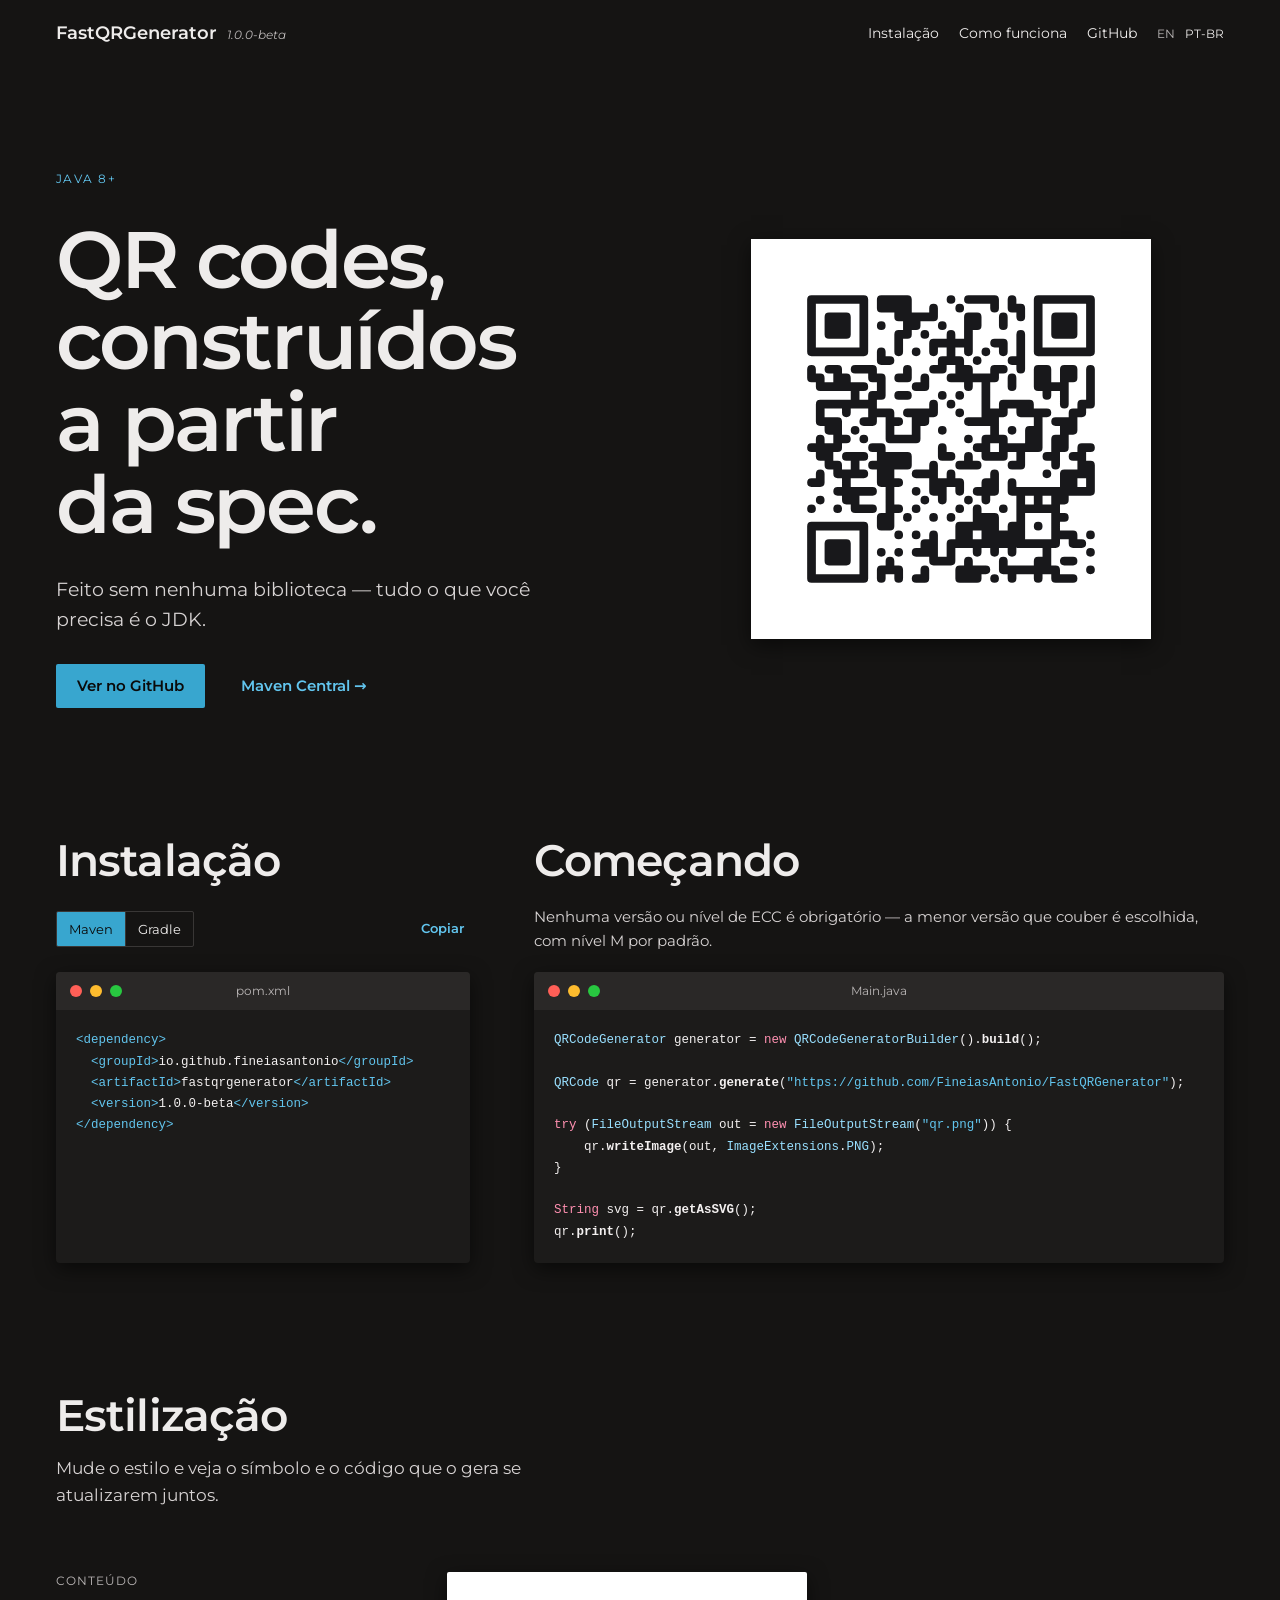
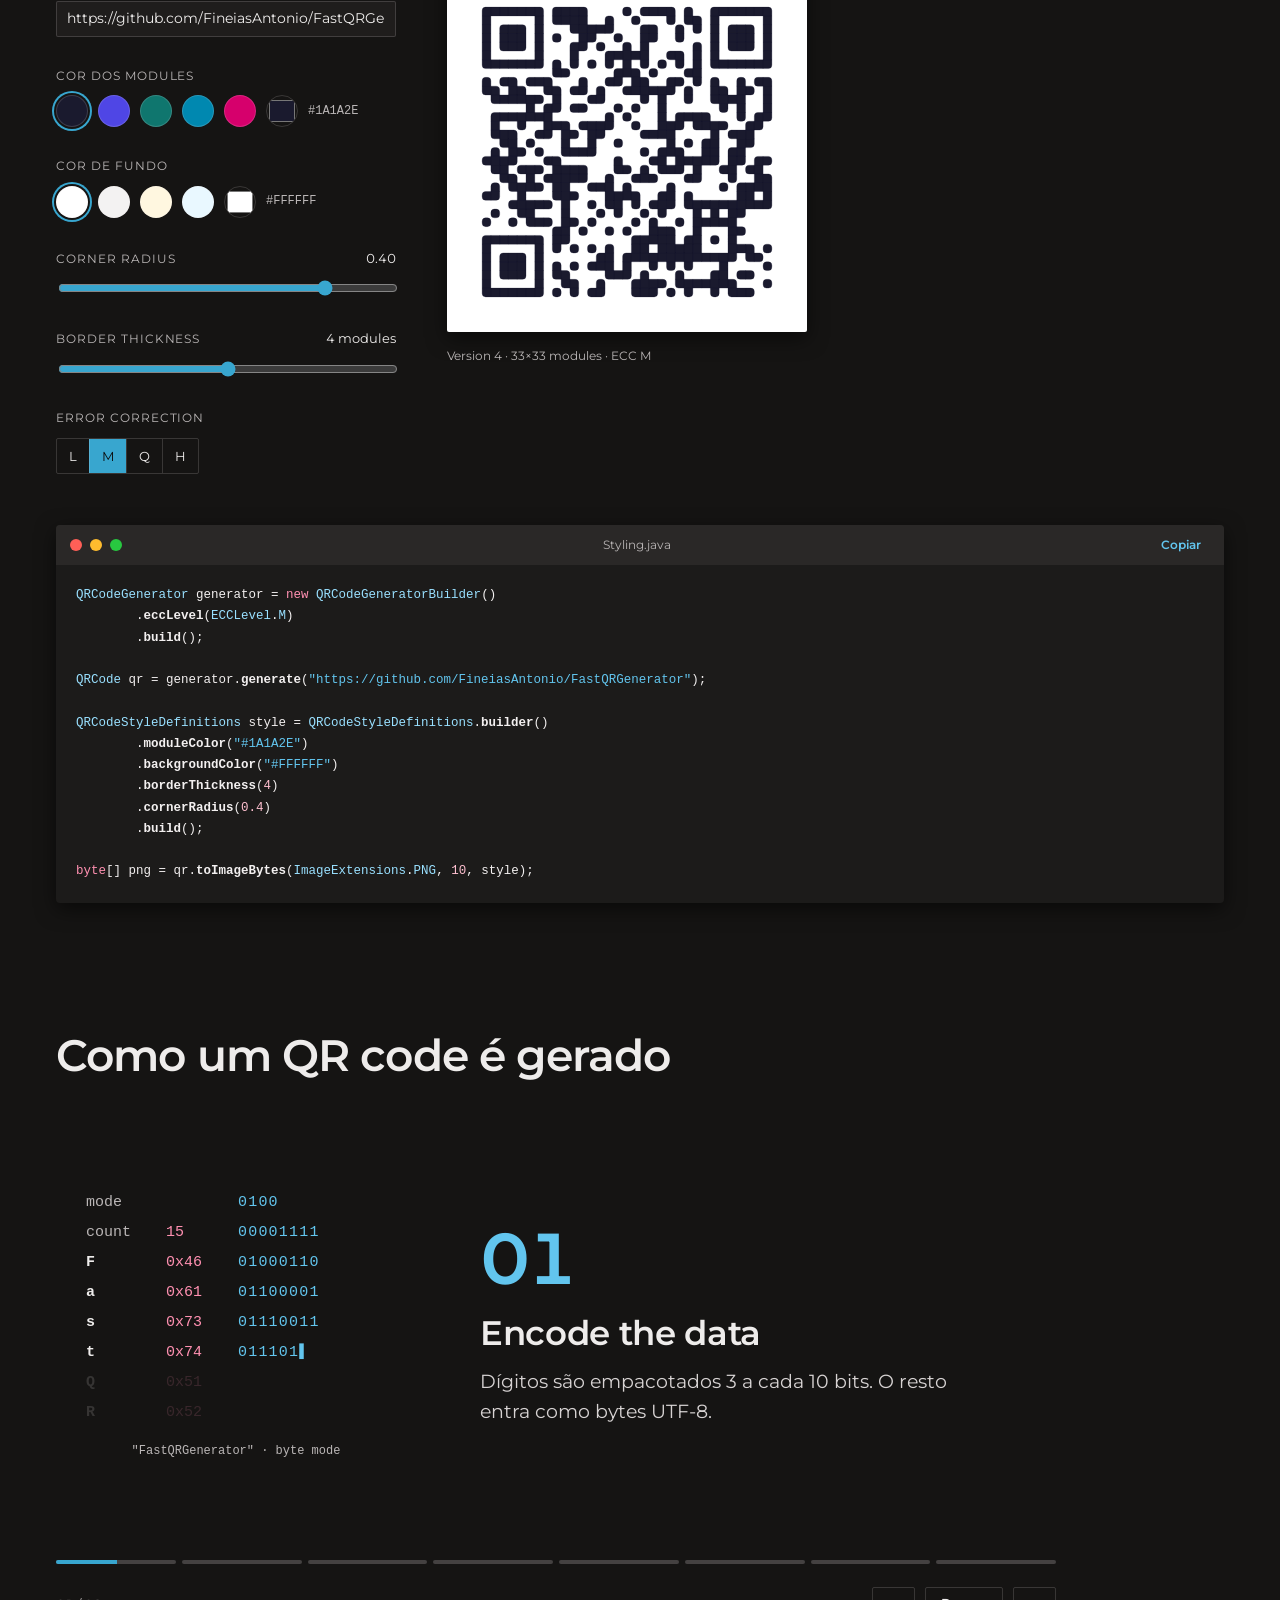
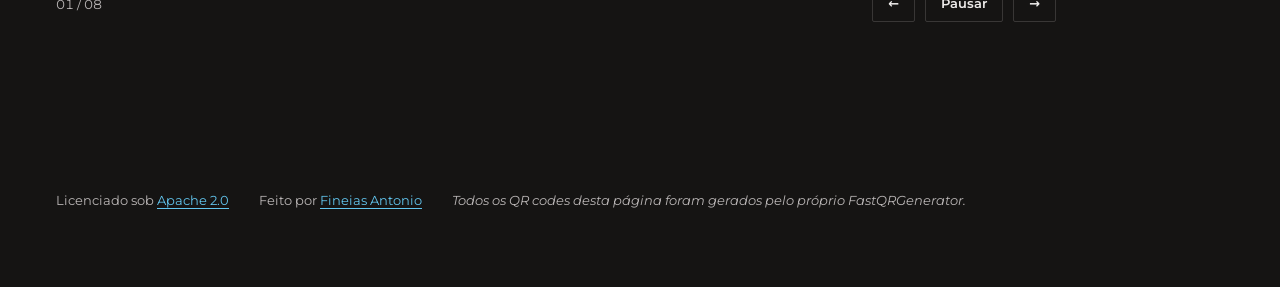
==== commit 5405f543: "update site" ====
--- a/site/pt-br/index.html
+++ b/site/pt-br/index.html
@@ -7,487 +7,126 @@
 <meta name="description" content="Biblioteca Java rápida para gerar QR codes sem nenhuma dependência de runtime. ISO/IEC 18004 do zero: Reed-Solomon, seleção de máscara, modo numérico e saída estilizada em PNG/SVG.">
 <link rel="alternate" hreflang="en" href="https://fineiasantonio.github.io/FastQRGenerator/">
 <link rel="alternate" hreflang="pt-BR" href="https://fineiasantonio.github.io/FastQRGenerator/pt-br/">
-<meta name="theme-color" content="#fafafa" media="(prefers-color-scheme: light)">
-<meta name="theme-color" content="#0b0d12" media="(prefers-color-scheme: dark)">
-<style>
-  :root {
-    --bg: #fafafa;
-    --panel: #ffffff;
-    --text: #18181b;
-    --muted: #52525b;
-    --border: #e4e4e7;
-    --accent: #4f46e5;
-    --accent-contrast: #ffffff;
-    --code-bg: #f4f4f5;
-  }
-  @media (prefers-color-scheme: dark) {
-    :root {
-      --bg: #0b0d12;
-      --panel: #14161d;
-      --text: #e7e7ea;
-      --muted: #a1a1aa;
-      --border: #262830;
-      --accent: #818cf8;
-      --accent-contrast: #0b0d12;
-      --code-bg: #191b23;
-    }
-  }
-  * { box-sizing: border-box; margin: 0; }
-  html { color-scheme: light dark; }
-  h1, h2 { text-wrap: balance; }
-  a { touch-action: manipulation; }
-  :focus-visible { outline: 2px solid var(--accent); outline-offset: 2px; }
-  .skip {
-    position: absolute; left: -9999px; top: 12px; z-index: 10;
-    background: var(--accent); color: var(--accent-contrast);
-    padding: 8px 16px; border-radius: 8px; font-weight: 600;
-  }
-  .skip:focus { left: 12px; }
-  body {
-    background: var(--bg);
-    color: var(--text);
-    font-family: -apple-system, BlinkMacSystemFont, "Segoe UI", Roboto, "Helvetica Neue", Arial, sans-serif;
-    line-height: 1.6;
-  }
-  .wrap { max-width: 960px; margin: 0 auto; padding: 0 24px; }
-  a { color: var(--accent); text-decoration: none; }
-  a:hover { text-decoration: underline; }
-
-  /* ---------- hero ---------- */
-  .hero { padding: 72px 0 56px; display: flex; align-items: center; gap: 48px; flex-wrap: wrap; }
-  .hero-text { flex: 1 1 380px; }
-  .hero h1 { font-size: 2.6rem; line-height: 1.15; letter-spacing: -0.02em; }
-  .hero .tagline { margin-top: 16px; font-size: 1.15rem; color: var(--muted); max-width: 34em; }
-  .hero .actions { margin-top: 28px; display: flex; gap: 12px; flex-wrap: wrap; }
-  .btn {
-    display: inline-block; padding: 10px 20px; border-radius: 8px;
-    font-weight: 600; font-size: 0.95rem; border: 1px solid var(--border);
-  }
-  .btn:hover { text-decoration: none; filter: brightness(1.05); }
-  .btn-primary { background: var(--accent); color: var(--accent-contrast); border-color: var(--accent); }
-  .btn-secondary { background: var(--panel); color: var(--text); }
-  .hero-qr {
-    flex: 0 0 auto; background: #ffffff; border-radius: 16px; padding: 8px;
-    border: 1px solid var(--border); box-shadow: 0 8px 30px rgba(0,0,0,0.08);
-  }
-  .hero-qr img { display: block; width: 220px; height: 220px; }
-
-  .pill {
-    display: inline-block; font-size: 0.78rem; font-weight: 600; letter-spacing: 0.04em;
-    color: var(--accent); border: 1px solid var(--accent); border-radius: 999px;
-    padding: 2px 12px; margin-bottom: 18px;
-  }
-
-  /* ---------- sections ---------- */
-  section { padding: 40px 0; border-top: 1px solid var(--border); }
-  h2 { font-size: 1.5rem; letter-spacing: -0.01em; margin-bottom: 8px; }
-  .section-sub { color: var(--muted); margin-bottom: 28px; max-width: 44em; }
-
-  .grid { display: grid; grid-template-columns: repeat(auto-fit, minmax(260px, 1fr)); gap: 16px; }
-  .card {
-    background: var(--panel); border: 1px solid var(--border); border-radius: 12px; padding: 20px;
-  }
-  .card h3 { font-size: 1rem; margin-bottom: 6px; }
-  .card p { font-size: 0.92rem; color: var(--muted); }
-
-  pre {
-    background: var(--code-bg); border: 1px solid var(--border); border-radius: 10px;
-    padding: 18px 20px; overflow-x: auto; font-size: 0.88rem; line-height: 1.55;
-  }
-  code { font-family: ui-monospace, SFMono-Regular, "SF Mono", Menlo, Consolas, monospace; }
-  p code, li code, td code {
-    background: var(--code-bg); border: 1px solid var(--border);
-    border-radius: 5px; padding: 1px 6px; font-size: 0.85em;
-  }
-  .code-label { font-size: 0.8rem; font-weight: 600; color: var(--muted); text-transform: uppercase;
-    letter-spacing: 0.06em; margin: 20px 0 8px; }
-
-  /* ---------- styling showcase ---------- */
-  .swatches { display: grid; grid-template-columns: repeat(auto-fit, minmax(200px, 1fr)); gap: 16px; }
-  .swatch { background: var(--panel); border: 1px solid var(--border); border-radius: 12px;
-    padding: 16px; text-align: center; }
-  .swatch img { width: 100%; max-width: 200px; height: auto; border-radius: 8px; background: #fff; }
-  .swatch p { font-size: 0.85rem; color: var(--muted); margin-top: 10px; }
-  .swatch p code { font-size: 0.8em; }
-
-  /* ---------- language switcher ---------- */
-  .lang {
-    display: flex; justify-content: flex-end; gap: 8px; padding-top: 20px;
-    font-size: 0.82rem; font-weight: 600;
-  }
-  .lang a, .lang span {
-    padding: 3px 12px; border-radius: 999px; border: 1px solid var(--border);
-  }
-  .lang span { color: var(--accent); border-color: var(--accent); }
-  .lang a { color: var(--muted); }
-  .lang a:hover { color: var(--text); text-decoration: none; }
-
-  /* ---------- pipeline carousel ---------- */
-  .carousel { position: relative; }
-  .carousel-track {
-    display: flex; gap: 16px; overflow-x: auto; scroll-snap-type: x mandatory;
-    scroll-behavior: smooth; padding-bottom: 4px; margin: 0 -4px; scrollbar-width: none;
-  }
-  .carousel-track::-webkit-scrollbar { display: none; }
-  .carousel-track:focus-visible { outline: 2px solid var(--accent); outline-offset: 4px; }
-  .carousel-slide {
-    flex: 0 0 100%; scroll-snap-align: start; background: var(--panel);
-    border: 1px solid var(--border); border-radius: 12px; padding: 22px 24px 20px;
-    position: relative; min-height: 250px;
-  }
-  .carousel-slide .slide-index {
-    position: absolute; top: 20px; right: 22px; font-size: 0.78rem; font-weight: 700;
-    color: var(--accent); letter-spacing: 0.02em;
-  }
-  .carousel-slide h3 { font-size: 1.08rem; margin: 0 74px 10px 0; }
-  .carousel-slide p { font-size: 0.92rem; color: var(--muted); }
-  .carousel-slide .tech-note {
-    margin-top: 14px; padding-top: 14px; border-top: 1px dashed var(--border);
-    font-size: 0.85rem; color: var(--muted);
-  }
-  .carousel-slide .tech-note strong { color: var(--text); }
-  .carousel-controls { display: flex; align-items: center; justify-content: center; gap: 18px; margin-top: 18px; }
-  .carousel-btn {
-    background: var(--panel); border: 1px solid var(--border); border-radius: 999px;
-    width: 36px; height: 36px; font-size: 1.15rem; line-height: 1; cursor: pointer;
-    color: var(--text); display: flex; align-items: center; justify-content: center;
-  }
-  .carousel-btn:hover { border-color: var(--accent); color: var(--accent); }
-  .carousel-btn:disabled { opacity: 0.35; cursor: default; }
-  .carousel-dots { display: flex; align-items: center; gap: 8px; }
-  .carousel-dots .dot {
-    width: 8px; height: 8px; padding: 0; border: none; border-radius: 999px;
-    background: var(--border); cursor: pointer;
-  }
-  .carousel-dots .dot[aria-current="true"] { background: var(--accent); width: 22px; }
-  @media (prefers-reduced-motion: reduce) {
-    .carousel-track { scroll-behavior: auto; }
-  }
-
-  footer { border-top: 1px solid var(--border); padding: 32px 0 48px; color: var(--muted); font-size: 0.9rem; }
-
-  @media (max-width: 640px) {
-    .hero { padding-top: 48px; gap: 32px; }
-    .hero h1 { font-size: 2rem; }
-    .hero-qr { margin: 0 auto; }
-  }
-</style>
+<meta name="theme-color" content="#151413">
+<link rel="preload" href="../fonts/montserrat-latin.woff2" as="font" type="font/woff2" crossorigin>
+<link rel="stylesheet" href="../style.css">
 </head>
 <body>
+<a class="skip" href="#main">Pular para o conteúdo</a>
+<div class="wrap">
+<nav class="nav" aria-label="Main">
+  <span class="brand" translate="no">FastQRGenerator <i>1.0.0-beta</i></span>
+  <a href="#install">Instalação</a>
+  <a href="#pipeline">Como funciona</a>
+  <a href="https://github.com/FineiasAntonio/FastQRGenerator">GitHub</a>
+  <span class="lang" aria-label="Idioma"><a href="../" lang="en" hreflang="en">EN</a><span aria-current="true">PT-BR</span></span>
+</nav>
+<main id="main">
+<header class="hero">
+  <div class="hero-text">
+    <span class="eyebrow">Java 8+</span>
+    <h1>QR codes, construídos a partir da spec.</h1>
+    <p class="lead">Feito sem nenhuma biblioteca — tudo o que você precisa é o JDK.</p>
+    <div class="actions">
+      <a class="btn btn-primary btn-lg" href="https://github.com/FineiasAntonio/FastQRGenerator">Ver no GitHub</a>
+      <a class="btn btn-ghost btn-lg" href="https://central.sonatype.com/artifact/io.github.fineiasantonio/fastqrgenerator">Maven Central →</a>
+    </div>
+  </div>
+  <figure class="hero-qr"><img src="../hero.svg" alt="QR code apontando para o repositório do FastQRGenerator, gerado pela própria biblioteca" width="340" height="340" fetchpriority="high"></figure>
+</header>
 
-<a class="skip" href="#main">Pular para o conteúdo</a>
-
-<div class="wrap">
-  <nav class="lang" aria-label="Idioma">
-    <a href="../" lang="en" hreflang="en">EN</a>
-    <span aria-current="true">PT-BR</span>
-  </nav>
-
-  <header class="hero">
-    <div class="hero-text">
-      <span class="pill">Java 8+</span>
-      <h1 translate="no">FastQRGenerator</h1>
-      <p class="tagline">
-        Uma biblioteca Java rápida para gerar QR codes. O pipeline completo da
-        ISO/IEC 18004 implementado do zero — correção de erros Reed-Solomon, seleção de
-        máscara, empacotamento em modo numérico e renderização estilizada — usando apenas o JDK.
-      </p>
-      <div class="actions">
-        <a class="btn btn-primary" href="https://github.com/FineiasAntonio/FastQRGenerator">Ver no GitHub</a>
-        <a class="btn btn-secondary" href="https://central.sonatype.com/artifact/io.github.fineiasantonio/fastqrgenerator">Maven Central</a>
+<section id="install" class="section cols">
+  <div class="stack">
+    <h2>Instalação</h2>
+    <div class="row">
+      <div class="seg" role="radiogroup" aria-label="Instalação">
+        <label class="seg-opt"><input type="radio" name="tool" value="maven" checked>Maven</label>
+        <label class="seg-opt"><input type="radio" name="tool" value="gradle">Gradle</label>
       </div>
+      <button type="button" class="btn btn-ghost" id="install-copy">Copiar</button>
     </div>
-    <figure class="hero-qr">
-      <img src="../hero.svg" alt="QR code apontando para o repositório do FastQRGenerator, gerado pela própria biblioteca" width="220" height="220" fetchpriority="high">
-    </figure>
-  </header>
-
-  <main id="main">
-
-  <section>
-    <h2>Recursos</h2>
-    <p class="section-sub">Tudo que é preciso para ir de uma string a um símbolo escaneável, sem bagagem transitiva.</p>
-    <div class="grid">
-      <div class="card">
-        <h3>Zero dependências de runtime</h3>
-        <p>Java puro sobre o JDK. Nada mais entra no seu classpath.</p>
-      </div>
-      <div class="card">
-        <h3>Cobertura completa da spec</h3>
-        <p>Versões 1–40, todos os níveis de correção de erro (L, M, Q, H), seleção automática de máscara pelas regras de penalidade da ISO 18004.</p>
-      </div>
-      <div class="card">
-        <h3>Modo numérico</h3>
-        <p>Payloads só de dígitos são detectados automaticamente e empacotados com ~2,4&times; a densidade do byte mode, frequentemente cabendo num símbolo menor.</p>
-      </div>
-      <div class="card">
-        <h3>Seleção automática de versão</h3>
-        <p>O menor símbolo que comporta o payload é escolhido para você. Fixe uma versão explícita só quando precisar.</p>
-      </div>
-      <div class="card">
-        <h3>Renderização estilizada</h3>
-        <p>Cores customizadas, largura da zona de silêncio, módulos arredondados e logo central embutido — tudo validado na construção.</p>
-      </div>
-      <div class="card">
-        <h3>Vários formatos de saída</h3>
-        <p>PNG, JPG, BMP, SVG escalável e compacto (funciona sem AWT, ex.: Android), impressão ANSI no terminal ou a matriz de módulos crua.</p>
-      </div>
-      <div class="card">
-        <h3>Thread-safe e reutilizável</h3>
-        <p>Uma instância do gerador pode ser compartilhada entre threads; o setup por versão é computado uma vez e cacheado.</p>
-      </div>
-      <div class="card">
-        <h3>Rápida por construção</h3>
-        <p>Codificação em nível de bits, reuso de buffers e pontuação de penalidade com saída antecipada mantêm a geração na casa dos microssegundos.</p>
-      </div>
-      <div class="card">
-        <h3>Testes travados na spec</h3>
-        <p>Os encoders são verificados contra vetores de referência da ISO 18004 e snapshots dourados de matriz.</p>
-      </div>
-    </div>
-  </section>
-
-  <section>
-    <h2>Instalação</h2>
-    <div class="code-label">Maven</div>
-<pre translate="no"><code>&lt;dependency&gt;
+    <div class="term">
+      <div class="term-bar"><div class="dots"><span></span><span></span><span></span></div><span class="term-title" id="install-file">pom.xml</span><span style="width:52px"></span></div>
+<pre translate="no" id="install-code">&lt;dependency&gt;
   &lt;groupId&gt;io.github.fineiasantonio&lt;/groupId&gt;
   &lt;artifactId&gt;fastqrgenerator&lt;/artifactId&gt;
   &lt;version&gt;1.0.0-beta&lt;/version&gt;
-&lt;/dependency&gt;</code></pre>
-    <div class="code-label">Gradle</div>
-<pre translate="no"><code>implementation 'io.github.fineiasantonio:fastqrgenerator:1.0.0-beta'</code></pre>
-  </section>
+&lt;/dependency&gt;</pre>
+    </div>
+  </div>
+  <div class="stack">
+    <h2>Começando</h2>
+    <p class="sub">Nenhuma versão ou nível de ECC é obrigatório — a menor versão que couber é escolhida, com nível M por padrão.</p>
+    <div class="term">
+      <div class="term-bar"><div class="dots"><span></span><span></span><span></span></div><span class="term-title">Main.java</span><span style="width:52px"></span></div>
+<pre translate="no" id="quick-code">QRCodeGenerator generator = new QRCodeGeneratorBuilder().build();
 
-  <section>
-    <h2>Começando</h2>
-    <p class="section-sub">Nenhuma versão ou nível de ECC é obrigatório — a menor versão que couber é escolhida automaticamente, com nível M por padrão.</p>
-<pre translate="no"><code>QRCodeGenerator generator = new QRCodeGeneratorBuilder().build();
+QRCode qr = generator.generate(&quot;https://github.com/FineiasAntonio/FastQRGenerator&quot;);
 
-QRCode qr = generator.generate("https://github.com/FineiasAntonio/FastQRGenerator");
-
-try (FileOutputStream out = new FileOutputStream("qr.png")) {
+try (FileOutputStream out = new FileOutputStream(&quot;qr.png&quot;)) {
     qr.writeImage(out, ImageExtensions.PNG);
 }
 
-String svg = qr.getAsSVG();   // SVG escalável, sem envolver AWT
-qr.print();                   // blocos ANSI direto no terminal</code></pre>
-  </section>
+String svg = qr.getAsSVG();
+qr.print();</pre>
+    </div>
+  </div>
+</section>
 
-  <section>
+<section id="styling" class="section">
+  <div class="stack" style="max-width:560px;margin-bottom:clamp(40px,5vw,64px);gap:var(--space-3)">
     <h2>Estilização</h2>
-    <p class="section-sub">Cores, arredondamento de cantos e largura da zona de silêncio são definidos por um builder de estilo validado. Os três símbolos abaixo foram gerados por esta biblioteca.</p>
-    <div class="swatches">
-      <div class="swatch">
-        <img src="../style-default.svg" alt="QR code padrão em preto e branco" width="200" height="200" loading="lazy">
-        <p>estilo padrão</p>
-      </div>
-      <div class="swatch">
-        <img src="../style-indigo.svg" alt="QR code índigo com módulos totalmente arredondados" width="200" height="200" loading="lazy">
-        <p><code>moduleColor("#4F46E5")</code><br><code>cornerRadius(0.5)</code></p>
-      </div>
-      <div class="swatch">
-        <img src="../style-teal.svg" alt="QR code verde-azulado com módulos levemente arredondados" width="200" height="200" loading="lazy">
-        <p><code>moduleColor("#0F766E")</code><br><code>cornerRadius(0.3)</code></p>
+    <p class="lead" style="font-size:17px">Mude o estilo e veja o símbolo e o código que o gera se atualizarem juntos.</p>
+  </div>
+  <div class="play">
+    <div class="controls">
+      <div class="ctl"><label class="label" for="qr-text">Conteúdo</label><input class="input" id="qr-text" value="https://github.com/FineiasAntonio/FastQRGenerator" maxlength="300" spellcheck="false"></div>
+      <div class="ctl"><span class="label">Cor dos modules</span><div class="sw"><button type="button" data-k="moduleColor" data-hex="#1A1A2E" aria-label="#1A1A2E" aria-pressed="false" style="background:#1A1A2E"></button><button type="button" data-k="moduleColor" data-hex="#4F46E5" aria-label="#4F46E5" aria-pressed="false" style="background:#4F46E5"></button><button type="button" data-k="moduleColor" data-hex="#0F766E" aria-label="#0F766E" aria-pressed="false" style="background:#0F766E"></button><button type="button" data-k="moduleColor" data-hex="#0088B0" aria-label="#0088B0" aria-pressed="false" style="background:#0088B0"></button><button type="button" data-k="moduleColor" data-hex="#D6006C" aria-label="#D6006C" aria-pressed="false" style="background:#D6006C"></button><input type="color" id="module-picker" value="#1a1a2e" aria-label="Cor personalizada"><code id="module-hex"></code></div></div>
+      <div class="ctl"><span class="label">Cor de fundo</span><div class="sw"><button type="button" data-k="bgColor" data-hex="#FFFFFF" aria-label="#FFFFFF" aria-pressed="false" style="background:#FFFFFF"></button><button type="button" data-k="bgColor" data-hex="#F3F2F2" aria-label="#F3F2F2" aria-pressed="false" style="background:#F3F2F2"></button><button type="button" data-k="bgColor" data-hex="#FFF7E0" aria-label="#FFF7E0" aria-pressed="false" style="background:#FFF7E0"></button><button type="button" data-k="bgColor" data-hex="#E9F8FF" aria-label="#E9F8FF" aria-pressed="false" style="background:#E9F8FF"></button><input type="color" id="bg-picker" value="#ffffff" aria-label="Cor personalizada"><code id="bg-hex"></code></div></div>
+      <div class="ctl"><div class="ctl-head"><label class="label" for="radius">Corner radius</label><output id="radius-out" for="radius"></output></div><input type="range" id="radius" min="0" max="0.5" step="0.05" value="0.4"></div>
+      <div class="ctl"><div class="ctl-head"><label class="label" for="border">Border thickness</label><output id="border-out" for="border"></output></div><input type="range" id="border" min="0" max="8" step="1" value="4"></div>
+      <div class="ctl"><span class="label" id="ecc-label">Error correction</span><div class="seg" role="radiogroup" aria-labelledby="ecc-label" style="align-self:flex-start"><label class="seg-opt"><input type="radio" name="ecc" value="L">L</label><label class="seg-opt"><input type="radio" name="ecc" value="M" checked>M</label><label class="seg-opt"><input type="radio" name="ecc" value="Q">Q</label><label class="seg-opt"><input type="radio" name="ecc" value="H">H</label></div></div>
+    </div>
+    <figure class="preview"><img id="qr-img" alt="Prévia ao vivo do QR code estilizado" width="360" height="360"><figcaption id="qr-meta" aria-live="polite"></figcaption></figure>
+    <div class="term">
+      <div class="term-bar"><div class="dots"><span></span><span></span><span></span></div><span class="term-title">Styling.java</span><button type="button" class="btn btn-ghost" id="style-copy">Copiar</button></div>
+<pre translate="no" id="style-code"></pre>
+    </div>
+  </div>
+</section>
+
+<section id="pipeline" class="section">
+  <h2 style="margin-bottom:clamp(40px,5vw,64px)">Como um QR code é gerado</h2>
+  <div class="slide" id="pipeline-slide">
+    <div class="slide-main">
+      <div class="viz" id="viz" role="img" aria-hidden="true"></div>
+      <div class="slide-text" id="slide-text" aria-live="polite">
+        <div class="step-num num" aria-hidden="true"></div>
+        <h3 id="step-title"></h3>
+        <p class="lead" id="step-body"></p>
       </div>
     </div>
-    <div class="code-label">Exemplo</div>
-<pre translate="no"><code>QRCodeStyleDefinitions style = QRCodeStyleDefinitions.builder()
-        .moduleColor("#4F46E5")
-        .backgroundColor("#FFFFFF")
-        .cornerRadius(0.5)
-        .centerImage(logo)        // opcional; combine com ECCLevel.Q ou H
-        .build();
-
-byte[] png = qr.toImageBytes(ImageExtensions.PNG, 10, style);</code></pre>
-  </section>
-
-  <section>
-    <h2>Como um QR code é gerado</h2>
-    <p class="section-sub">
-      A biblioteca implementa do zero o pipeline completo da ISO/IEC 18004. Isto é o que
-      acontece entre <code>generate("...")</code> e um símbolo escaneável:
-    </p>
-    <div class="carousel" data-carousel>
-      <div class="carousel-track" tabindex="0" role="group" aria-label="Pipeline de geração, 8 etapas, use as setas do teclado ou deslize">
-        <article class="carousel-slide">
-          <span class="slide-index">1 / 8</span>
-          <h3>Detecção de modo e codificação em bits</h3>
-          <p>O payload é varrido uma vez: só dígitos seleciona o modo numérico (3 dígitos
-          empacotados em 10 bits); qualquer outra coisa seleciona o byte mode (UTF-8). O
-          segmento de dados abre com um indicador de modo de 4 bits e um contador de
-          caracteres, seguidos do payload empacotado, de um terminador e dos codewords de
-          preenchimento alternados <code>0xEC</code>/<code>0x11</code> que completam
-          exatamente a capacidade de dados do símbolo.</p>
-          <p class="tech-note"><strong>Por baixo dos panos:</strong> os indicadores de modo
-          são <code>0b0001</code> (numérico) e <code>0b0100</code> (byte) — os dois modos da
-          ISO 18004 implementados pela biblioteca. O campo de contagem de caracteres varia por
-          faixa de versão: 10/12/14 bits para segmentos numéricos nas versões
-          1&ndash;9/10&ndash;26/27&ndash;40, e 8/16 bits para segmentos byte nas versões
-          1&ndash;9/10&ndash;40.</p>
-        </article>
-        <article class="carousel-slide">
-          <span class="slide-index">2 / 8</span>
-          <h3>Seleção de versão</h3>
-          <p>Com o tamanho exato em bits conhecido, é selecionada a menor das 40 versões de
-          símbolo (de 21&times;21 até 177&times;177 módulos) capaz de comportá-lo no nível de
-          correção de erro escolhido — a menos que uma versão tenha sido fixada explicitamente.</p>
-          <p class="tech-note"><strong>Por baixo dos panos:</strong> o número de módulos segue
-          <code>tamanho = 21 + 4 &times; (versão &minus; 1)</code>, então a versão 1 é uma
-          grade 21&times;21 e a versão 40 chega a 21 + 4&times;39 = 177&times;177.</p>
-        </article>
-        <article class="carousel-slide">
-          <span class="slide-index">3 / 8</span>
-          <h3>Correção de erros Reed-Solomon</h3>
-          <p>Os codewords de dados são divididos em blocos, e cada bloco é dividido por um
-          polinômio gerador sobre o corpo de Galois GF(2&#8312;); o resto dessa divisão vira os
-          codewords de correção de erro do bloco. É essa redundância que permite que um símbolo
-          sujo, danificado ou coberto por um logo ainda seja decodificado: os níveis L/M/Q/H
-          recuperam cerca de 7/15/25/30% dos codewords.</p>
-          <p class="tech-note"><strong>Por baixo dos panos:</strong> o GF(256) é construído a
-          partir do polinômio primitivo <code>x&#8312;+x&#8308;+x&#179;+x&#178;+1</code>
-          (<code>0x11D</code>); o polinômio gerador para um bloco de n codewords é
-          <code>(x&minus;&alpha;&#8304;)(x&minus;&alpha;&#185;)&hellip;(x&minus;&alpha;<sup>n&minus;1</sup>)</code>.
-          Dividir o polinômio de dados por ele via resto polinomial sobre o corpo de Galois
-          produz os codewords de correção diretamente.</p>
-        </article>
-        <article class="carousel-slide">
-          <span class="slide-index">4 / 8</span>
-          <h3>Intercalação</h3>
-          <p>Os blocos de dados e de correção são entrelaçados codeword a codeword. Danos
-          físicos tendem a ser localizados, então espalhar cada bloco pelo símbolo inteiro faz
-          com que um risco ou mancha tire um pouco de cada bloco em vez de destruir um por
-          completo.</p>
-          <p class="tech-note"><strong>Por baixo dos panos:</strong> um par versão/ECC pode
-          dividir os dados em até dois grupos de blocos de tamanhos diferentes — a versão 5 no
-          nível Q, por exemplo, tem 2 blocos de 15 codewords de dados mais 2 blocos de 16, cada
-          um carregando 18 codewords de correção. A intercalação lê o codeword 0 de cada bloco,
-          depois o codeword 1 de cada bloco, e assim por diante, esgotando primeiro os blocos
-          menores.</p>
-        </article>
-        <article class="carousel-slide">
-          <span class="slide-index">5 / 8</span>
-          <h3>Construção da matriz</h3>
-          <p>Os padrões de função são estampados na grade: os três padrões localizadores com
-          seus separadores, as linhas de timing, os padrões de alinhamento e o módulo escuro —
-          além das áreas reservadas para as informações de formato e versão. Os bits dos
-          codewords então preenchem os módulos restantes seguindo o zigue-zague da spec, subindo
-          e descendo em colunas de dois módulos a partir do canto inferior direito. A biblioteca
-          computa essa ordem de posicionamento uma única vez por versão e a mantém em cache.</p>
-          <p class="tech-note"><strong>Por baixo dos panos:</strong> os centros dos padrões de
-          alinhamento vêm de uma tabela específica por versão (Anexo E da ISO; a versão 1 não
-          tem nenhum); o módulo sempre escuro fica na posição fixa
-          <code>linha = 4&times;versão + 9, coluna = 8</code>.</p>
-        </article>
-        <article class="carousel-slide">
-          <span class="slide-index">6 / 8</span>
-          <h3>Seleção de máscara</h3>
-          <p>Oito padrões de máscara XOR são aplicados em teste sobre os módulos de dados. Cada
-          candidato é pontuado pelas quatro regras de penalidade da ISO — sequências longas da
-          mesma cor, blocos sólidos, padrões parecidos com o localizador e desbalanceamento
-          claro/escuro — e vence a máscara de menor penalidade, para que o símbolo final evite
-          padrões que confundem leitores. A pontuação usa análise de run-length com saída
-          antecipada assim que um teste se prova pior que o melhor atual.</p>
-          <p class="tech-note"><strong>Por baixo dos panos:</strong> os pesos de penalidade
-          seguem a spec à risca &mdash; N1 soma 3 pontos por sequência de &ge;5 módulos da
-          mesma cor (+1 por módulo extra), N2 soma 3 por bloco 2&times;2 da mesma cor, N3 soma
-          40 por sequência parecida com localizador (padrão 1:1:3:1:1), e N4 soma 10 por cada
-          5% que a proporção de módulos escuros se afasta da meta de 50%.</p>
-        </article>
-        <article class="carousel-slide">
-          <span class="slide-index">7 / 8</span>
-          <h3>Informações de formato e versão</h3>
-          <p>O nível de correção de erro e a máscara vencedora são codificados com BCH e
-          escritos duas vezes ao redor dos padrões localizadores; da versão 7 em diante, a
-          informação de versão também é embutida com BCH. Os leitores decodificam essas áreas
-          primeiro, e a redundância BCH as protege contra danos.</p>
-          <p class="tech-note"><strong>Por baixo dos panos:</strong> a informação de formato é
-          um código BCH de 15 bits (gerador <code>0x537</code>) combinado via XOR com a máscara
-          fixa <code>0x5412</code> antes de ser escrita duas vezes; a informação de versão (da
-          versão 7 em diante) é um código BCH de 18 bits com gerador <code>0x1F25</code>.</p>
-        </article>
-        <article class="carousel-slide">
-          <span class="slide-index">8 / 8</span>
-          <h3>Renderização</h3>
-          <p>A matriz pronta é renderizada sob demanda: rasterizada em PNG/JPG/BMP com
-          estilização (cores, módulos arredondados, logo central), emitida como SVG escalável
-          construído direto da matriz sem AWT, impressa no terminal como blocos ANSI, ou lida
-          módulo a módulo via <code>isDark(row, col)</code>.</p>
-          <p class="tech-note"><strong>Por baixo dos panos:</strong> um <code>QRCode</code> é
-          imutável — a matriz de módulos é computada uma única vez, e cada renderizador
-          trabalha sobre os mesmos dados em cache, então gerar o mesmo símbolo em cinco formatos
-          custa um pipeline completo mais cinco rasterizações baratas.</p>
-        </article>
-      </div>
-      <div class="carousel-controls">
-        <button type="button" class="carousel-btn" data-prev aria-label="Etapa anterior">&lsaquo;</button>
-        <div class="carousel-dots" role="tablist" aria-label="Etapas do pipeline">
-          <button type="button" class="dot" aria-label="Etapa 1" aria-current="true"></button>
-          <button type="button" class="dot" aria-label="Etapa 2"></button>
-          <button type="button" class="dot" aria-label="Etapa 3"></button>
-          <button type="button" class="dot" aria-label="Etapa 4"></button>
-          <button type="button" class="dot" aria-label="Etapa 5"></button>
-          <button type="button" class="dot" aria-label="Etapa 6"></button>
-          <button type="button" class="dot" aria-label="Etapa 7"></button>
-          <button type="button" class="dot" aria-label="Etapa 8"></button>
-        </div>
-        <button type="button" class="carousel-btn" data-next aria-label="Próxima etapa">&rsaquo;</button>
+    <div class="stack" style="gap:var(--space-3)">
+      <div class="bars" id="bars"></div>
+      <div class="nav-row">
+        <span class="count" id="count"></span>
+        <button type="button" class="btn btn-secondary" id="prev" aria-label="Anterior">←</button>
+        <button type="button" class="btn btn-secondary play-btn" id="play"></button>
+        <button type="button" class="btn btn-secondary" id="next" aria-label="Próximo">→</button>
       </div>
     </div>
-  </section>
+  </div>
+</section>
+</main>
 
-  </main>
-
-  <footer>
-    <p>
-      Licenciado sob <a href="https://github.com/FineiasAntonio/FastQRGenerator/blob/main/LICENSE">Apache 2.0</a>
-      &middot; feito por <a href="https://github.com/FineiasAntonio">Fineias Antonio</a>
-      &middot; todos os QR codes desta página foram gerados pelo próprio FastQRGenerator.
-    </p>
-  </footer>
+<footer>
+  <span>Licenciado sob <a href="https://github.com/FineiasAntonio/FastQRGenerator/blob/main/LICENSE">Apache 2.0</a></span>
+  <span>Feito por <a href="https://github.com/FineiasAntonio">Fineias Antonio</a></span>
+  <i>Todos os QR codes desta página foram gerados pelo próprio FastQRGenerator.</i>
+</footer>
 </div>
-
-<script>
-(function () {
-  document.querySelectorAll('[data-carousel]').forEach(function (root) {
-    var track = root.querySelector('.carousel-track');
-    var slides = Array.prototype.slice.call(track.children);
-    var prevBtn = root.querySelector('[data-prev]');
-    var nextBtn = root.querySelector('[data-next]');
-    var dots = Array.prototype.slice.call(root.querySelectorAll('.dot'));
-
-    function setActive(index) {
-      dots.forEach(function (dot, i) { dot.setAttribute('aria-current', i === index ? 'true' : 'false'); });
-      prevBtn.disabled = index === 0;
-      nextBtn.disabled = index === slides.length - 1;
-    }
-
-    function currentIndex() {
-      var i = dots.findIndex(function (dot) { return dot.getAttribute('aria-current') === 'true'; });
-      return i === -1 ? 0 : i;
-    }
-
-    function goTo(index) {
-      slides[index].scrollIntoView({ behavior: 'smooth', inline: 'start', block: 'nearest' });
-    }
-
-    dots.forEach(function (dot, i) { dot.addEventListener('click', function () { goTo(i); }); });
-    prevBtn.addEventListener('click', function () { goTo(Math.max(0, currentIndex() - 1)); });
-    nextBtn.addEventListener('click', function () { goTo(Math.min(slides.length - 1, currentIndex() + 1)); });
-
-    if ('IntersectionObserver' in window) {
-      var observer = new IntersectionObserver(function (entries) {
-        entries.forEach(function (entry) {
-          if (entry.isIntersecting) setActive(slides.indexOf(entry.target));
-        });
-      }, { root: track, threshold: 0.6 });
-      slides.forEach(function (slide) { observer.observe(slide); });
-    }
-
-    setActive(0);
-  });
-})();
-</script>
-
+<script>window.FQ={"copy": "Copiar", "copied": "Copiado", "play": "Reproduzir", "pause": "Pausar", "modules": "modules", "meta": "Version {v} · {n}×{n} modules · ECC {e}", "tooLong": "Payload too long for ECC level {e}", "steps": [["Encode the data", "Dígitos são empacotados 3 a cada 10 bits. O resto entra como bytes UTF-8."], ["Pick the version", "A menor das 40 versions que couber — de 21×21 a 177×177 modules."], ["Add error correction", "Os codewords Reed-Solomon permitem decodificar um símbolo danificado — até 30%."], ["Interleave blocks", "Os blocks são entrelaçados, então um dano localizado afeta um pouco de cada, nunca muito de um."], ["Build the matrix", "Finder, timing e alignment patterns são posicionados; os dados preenchem um caminho em zig-zag."], ["Choose the mask", "Oito masks são testadas. Vence a de menor penalty ISO."], ["Write format info", "O nível de ECC e a mask são codificados em BCH ao redor dos finder patterns."], ["Render", "PNG, JPG, BMP, SVG, saída no terminal — ou a raw module matrix."]], "v": {"mode": "mode", "count": "count", "s0a": "\"FastQRGenerator\" · byte mode", "s0b": "+ 9 bytes, terminator, padding", "s1a": "V1 · 21×21 holds 14 bytes — pequeno demais", "s1b": "V2 · 25×25 holds 26 bytes — serve", "s2a": "28 data codewords", "s2b": "D(x) · x¹⁶ mod G(x) over GF(2⁸)", "s2c": "+ 16 error-correction codewords", "s3a": "3 blocks, lado a lado", "s3b": "One stream: A1 B1 C1 A2 B2 C2 …", "s4a": "Finder, timing and alignment patterns", "s4b": "Zig-zag placement · {0} / {1} modules", "s5a": "Mask {0} · penalty {1}", "s5b": "Mask {0} wins · penalty {1}", "s6": "ECC M + mask · 15 bits, written twice", "s7": " · your style from above"}};</script>
+<script src="../qrcode.js"></script>
+<script src="../app.js"></script>
 </body>
 </html>
--- a/site/style.css
+++ b/site/style.css
@@ -0,0 +1,130 @@
+@font-face{font-family:"Montserrat";font-style:normal;font-weight:400 700;font-display:swap;src:url("fonts/montserrat-latin-ext.woff2") format("woff2");unicode-range:U+0100-02BA,U+02BD-02C5,U+02C7-02CC,U+02CE-02D7,U+02DD-02FF,U+0304,U+0308,U+0329,U+1D00-1DBF,U+1E00-1E9F,U+1EF2-1EFF,U+2020,U+20A0-20AB,U+20AD-20C4,U+2113,U+2C60-2C7F,U+A720-A7FF}
+@font-face{font-family:"Montserrat";font-style:normal;font-weight:400 700;font-display:swap;src:url("fonts/montserrat-latin.woff2") format("woff2");unicode-range:U+0000-00FF,U+0131,U+0152-0153,U+02BB-02BC,U+02C6,U+02DA,U+02DC,U+0304,U+0308,U+0329,U+2000-206F,U+20AC,U+2122,U+2191,U+2193,U+2212,U+2215,U+FEFF,U+FFFD}
+@font-face{font-family:"Montserrat";font-style:italic;font-weight:400;font-display:swap;src:url("fonts/montserrat-italic-latin.woff2") format("woff2");unicode-range:U+0000-00FF,U+0131,U+0152-0153,U+02BB-02BC,U+02C6,U+02DA,U+02DC,U+0304,U+0308,U+0329,U+2000-206F,U+20AC,U+2122,U+2191,U+2193,U+2212,U+2215,U+FEFF,U+FFFD}
+
+:root{
+  --color-bg:#151413;--color-surface:#1f1d1c;--color-text:#eeeceb;
+  --color-accent:#38a6cf;--color-accent-2:#d6006c;
+  --color-divider:color-mix(in srgb,#eeeceb 16%,transparent);
+  --color-process-yellow:#edbb00;
+  --n100:#1c1b1a;--n200:#2a2827;--n300:#444141;--n400:#605d5d;--n500:#7d7979;--n600:#9b9797;--n700:#bab6b6;--n800:#d7d3d3;--n900:#f3f0f0;
+  --a600:#62c5ee;--a700:#62c5ee;--a800:#99e0ff;
+  --b700:#ff90b1;--b800:#ffc0d0;
+  --space-1:5px;--space-2:10px;--space-3:15px;--space-4:20px;--space-6:30px;--space-8:40px;
+  --radius-md:2px;--radius-lg:4px;
+  --shadow-md:0 6px 20px rgba(0,0,0,.55);
+  --font:"Montserrat",system-ui,sans-serif;
+  --mono:ui-monospace,"SF Mono",Menlo,monospace;
+}
+*,*::before,*::after{box-sizing:border-box}
+html{color-scheme:dark;background:var(--color-bg)}
+body{margin:0;background:var(--color-bg);color:var(--color-text);font-family:var(--font);font-size:15px;line-height:1.55}
+h1,h2,h3{font-family:var(--font);font-weight:600;line-height:1.12;letter-spacing:-.015em;margin:0}
+h2{font-size:clamp(32px,4vw,44px);letter-spacing:-.02em}
+p{margin:0}
+a{color:var(--a700);text-underline-offset:3px}
+a:hover{color:var(--a800)}
+img{display:block;max-width:100%}
+figure{margin:0}
+pre{margin:0}
+:focus{outline:none}
+:focus-visible{outline:2px solid var(--color-accent);outline-offset:2px}
+::selection{background:color-mix(in srgb,var(--color-accent) 30%,transparent)}
+.skip{position:absolute;left:-9999px;top:12px;z-index:10;background:var(--color-accent);color:#0a0a0a;padding:8px 16px;border-radius:var(--radius-md);font-weight:600;text-decoration:none}
+.skip:focus{left:12px}
+
+.wrap{max-width:1480px;margin:0 auto;padding:0 clamp(20px,5vw,56px)}
+.nav{display:flex;align-items:center;gap:var(--space-4);flex-wrap:wrap;padding-top:var(--space-4);padding-bottom:var(--space-4)}
+.nav a{color:inherit;text-decoration:none;font-size:14px}
+.nav a:hover,.nav a[aria-current]{color:var(--color-accent)}
+.brand{font-weight:600;font-size:18px;margin-right:auto;display:flex;align-items:baseline;gap:var(--space-2)}
+.brand i{font-size:12px;font-weight:400;color:var(--n700)}
+.lang{display:flex;gap:var(--space-2);font-size:12px;color:var(--n700)}
+.lang span{color:var(--color-text)}
+.lang a{font-size:12px}
+
+.btn{display:inline-flex;align-items:center;justify-content:center;gap:6px;cursor:pointer;text-decoration:none;font-family:var(--font);font-weight:600;font-size:13px;line-height:1.2;color:var(--color-text);background:transparent;border:1px solid transparent;padding:calc(var(--space-2)*.85) var(--space-3);border-radius:var(--radius-md)}
+.btn-primary{background:var(--color-accent);color:#0a0a0a}
+.btn-primary:hover{background:var(--a600);color:#0a0a0a}
+.btn-ghost{color:var(--a700);padding-inline:var(--space-1)}
+.btn-ghost:hover{background:color-mix(in srgb,var(--color-accent) 10%,transparent)}
+.btn-secondary{border-color:var(--color-divider)}
+.btn-secondary:hover{background:color-mix(in srgb,var(--color-text) 7%,transparent)}
+.btn-lg{font-size:15px;padding:12px 20px}
+
+.hero{display:grid;grid-template-columns:repeat(auto-fit,minmax(min(100%,420px),1fr));gap:clamp(40px,6vw,96px);align-items:center;padding:clamp(40px,8vw,112px) 0 clamp(64px,10vw,144px)}
+.hero-text{display:flex;flex-direction:column;gap:var(--space-6);max-width:560px}
+.eyebrow{font-size:12px;letter-spacing:.12em;text-transform:uppercase;color:var(--a700)}
+.hero h1{font-size:clamp(44px,6.4vw,80px);line-height:1.02;letter-spacing:-.03em;text-wrap:balance}
+.lead{font-size:19px;line-height:1.55;color:var(--n800);text-wrap:pretty}
+.actions{display:flex;flex-wrap:wrap;gap:var(--space-3);align-items:center}
+.hero-qr{justify-self:center;width:min(100%,400px);background:#fff;padding:var(--space-6);box-shadow:var(--shadow-md)}
+.hero-qr img{width:100%;aspect-ratio:1;image-rendering:pixelated}
+
+.section{padding-bottom:clamp(72px,10vw,144px)}
+.cols{display:grid;grid-template-columns:repeat(auto-fit,minmax(min(100%,440px),1fr));gap:clamp(40px,5vw,80px)}
+.stack{display:flex;flex-direction:column;gap:var(--space-4);min-width:0}
+.cols>.stack{display:grid;grid-row:span 3;grid-template-rows:subgrid;row-gap:var(--space-4)}
+.sub{font-size:15px;color:var(--n800);text-wrap:pretty}
+
+.seg{display:inline-flex;overflow:hidden;border:1px solid var(--color-divider);border-radius:var(--radius-md)}
+.seg-opt{display:inline-flex;align-items:center;gap:6px;padding:7px 12px;font-size:13px;cursor:pointer}
+.seg-opt+.seg-opt{border-left:1px solid var(--color-divider)}
+.seg-opt input{position:absolute;opacity:0;width:0;height:0;pointer-events:none}
+.seg-opt:has(input:checked){background:var(--color-accent);color:#0a0a0a}
+.seg-opt:not(:has(input:checked)):hover{background:color-mix(in srgb,var(--color-text) 7%,transparent)}
+.seg-opt:has(input:focus-visible){outline:2px solid var(--color-accent);outline-offset:-2px}
+.row{display:flex;justify-content:space-between;align-items:center;gap:var(--space-3)}
+
+.term{background:var(--n100);border-radius:var(--radius-lg);box-shadow:var(--shadow-md);overflow:hidden;min-width:0}
+.term-bar{display:flex;align-items:center;gap:var(--space-3);padding:10px 14px;background:var(--n200)}
+.dots{display:flex;gap:8px}
+.dots span{width:12px;height:12px;border-radius:50%}
+.dots span:nth-child(1){background:#ff5f57}.dots span:nth-child(2){background:#febc2e}.dots span:nth-child(3){background:#28c840}
+.term-title{flex:1;text-align:center;font-size:12px;color:var(--n700)}
+.term-bar .btn{font-size:12px;padding:2px 8px}
+.term pre{padding:var(--space-4);font-family:var(--mono);font-size:12.5px;line-height:1.7;white-space:pre-wrap;overflow-wrap:anywhere;color:var(--n900)}
+.k{color:var(--b700)}.s{color:var(--a700)}.c{color:var(--n600);font-style:italic}.t{color:var(--a800)}.f{font-weight:600}.d{color:var(--b800)}
+
+.label{font-size:12px;letter-spacing:.08em;text-transform:uppercase;color:var(--n700)}
+.input{width:100%;min-height:36px;padding:6px 10px;font:inherit;font-size:14px;color:var(--color-text);caret-color:var(--color-accent);background:var(--color-surface);border:1px solid var(--color-divider);border-radius:var(--radius-md)}
+.input:hover{border-color:color-mix(in srgb,var(--color-text) 45%,transparent)}
+.input:focus-visible{border-color:var(--color-accent);outline-offset:0}
+.play{display:flex;flex-wrap:wrap;gap:clamp(32px,4vw,56px);align-items:flex-start}
+.controls{flex:1 1 260px;max-width:340px;display:flex;flex-direction:column;gap:var(--space-6)}
+.ctl{display:flex;flex-direction:column;gap:var(--space-2)}
+.ctl-head{display:flex;justify-content:space-between;align-items:baseline}
+.ctl-head output{font-size:13px;font-feature-settings:"tnum" 1}
+.sw{display:flex;flex-wrap:wrap;gap:var(--space-2);align-items:center}
+.sw button{width:32px;height:32px;border-radius:50%;padding:0;cursor:pointer;border:1px solid var(--color-divider)}
+.sw button[aria-pressed="true"]{box-shadow:0 0 0 2px var(--color-bg),0 0 0 4px var(--color-accent)}
+.sw input[type=color]{width:32px;height:32px;padding:0;border:1px solid var(--color-divider);border-radius:50%;background:none;cursor:pointer}
+.sw code{font-family:var(--mono);font-size:12px;color:var(--n700)}
+input[type=range]{width:100%;accent-color:var(--color-accent)}
+.preview{flex:1 1 260px;max-width:360px;display:flex;flex-direction:column;gap:var(--space-3)}
+.preview img{width:100%;aspect-ratio:1;box-shadow:var(--shadow-md);border-radius:var(--radius-md)}
+.preview figcaption{font-size:12px;color:var(--n700)}
+.play .term{flex:1 1 100%}
+
+.slide{display:flex;flex-direction:column;gap:clamp(32px,4vw,48px);max-width:1000px}
+.slide-main{display:flex;gap:clamp(32px,5vw,72px);align-items:center;flex-wrap:wrap}
+.viz{flex:0 0 auto;width:min(100%,360px);height:360px;display:flex;align-items:center;justify-content:center}
+.viz-in{width:100%;display:flex;flex-direction:column;align-items:center}
+.cap{font-family:var(--mono);font-size:12px;color:var(--n700);text-align:center;margin-top:14px;min-height:18px}
+.slide-text{flex:1 1 300px;max-width:480px}
+.slide-text h3{font-size:clamp(26px,3vw,34px);margin:0 0 var(--space-3);letter-spacing:-.01em}
+.bars{display:grid;grid-template-columns:repeat(8,minmax(0,1fr));gap:6px}
+.bars button{height:20px;padding:8px 0;border:0;background:none;cursor:pointer;display:block}
+.bars .track{display:block;height:4px;border-radius:2px;background:var(--n300);overflow:hidden}
+.bars .fill{display:block;height:100%;background:var(--color-accent)}
+.nav-row{display:flex;align-items:center;gap:var(--space-2)}
+.count{font-size:13px;font-feature-settings:"tnum" 1;color:var(--n700);margin-right:auto}
+.nav-row .play-btn{min-width:72px}
+
+.step-num{font-size:72px;font-weight:600;line-height:1;letter-spacing:-.04em;color:var(--a700);margin-bottom:var(--space-4);font-feature-settings:"tnum" 1}
+
+footer{display:flex;flex-wrap:wrap;gap:var(--space-3) var(--space-6);font-size:13px;color:var(--n700);padding-top:var(--space-8);padding-bottom:clamp(48px,6vw,80px)}
+footer i{font-style:italic}
+
+@media (prefers-reduced-motion:reduce){.slide-text{transition:none}}
+@media (min-width:1000px){.cols{grid-template-columns:minmax(0,.75fr) minmax(0,1.25fr)}}
